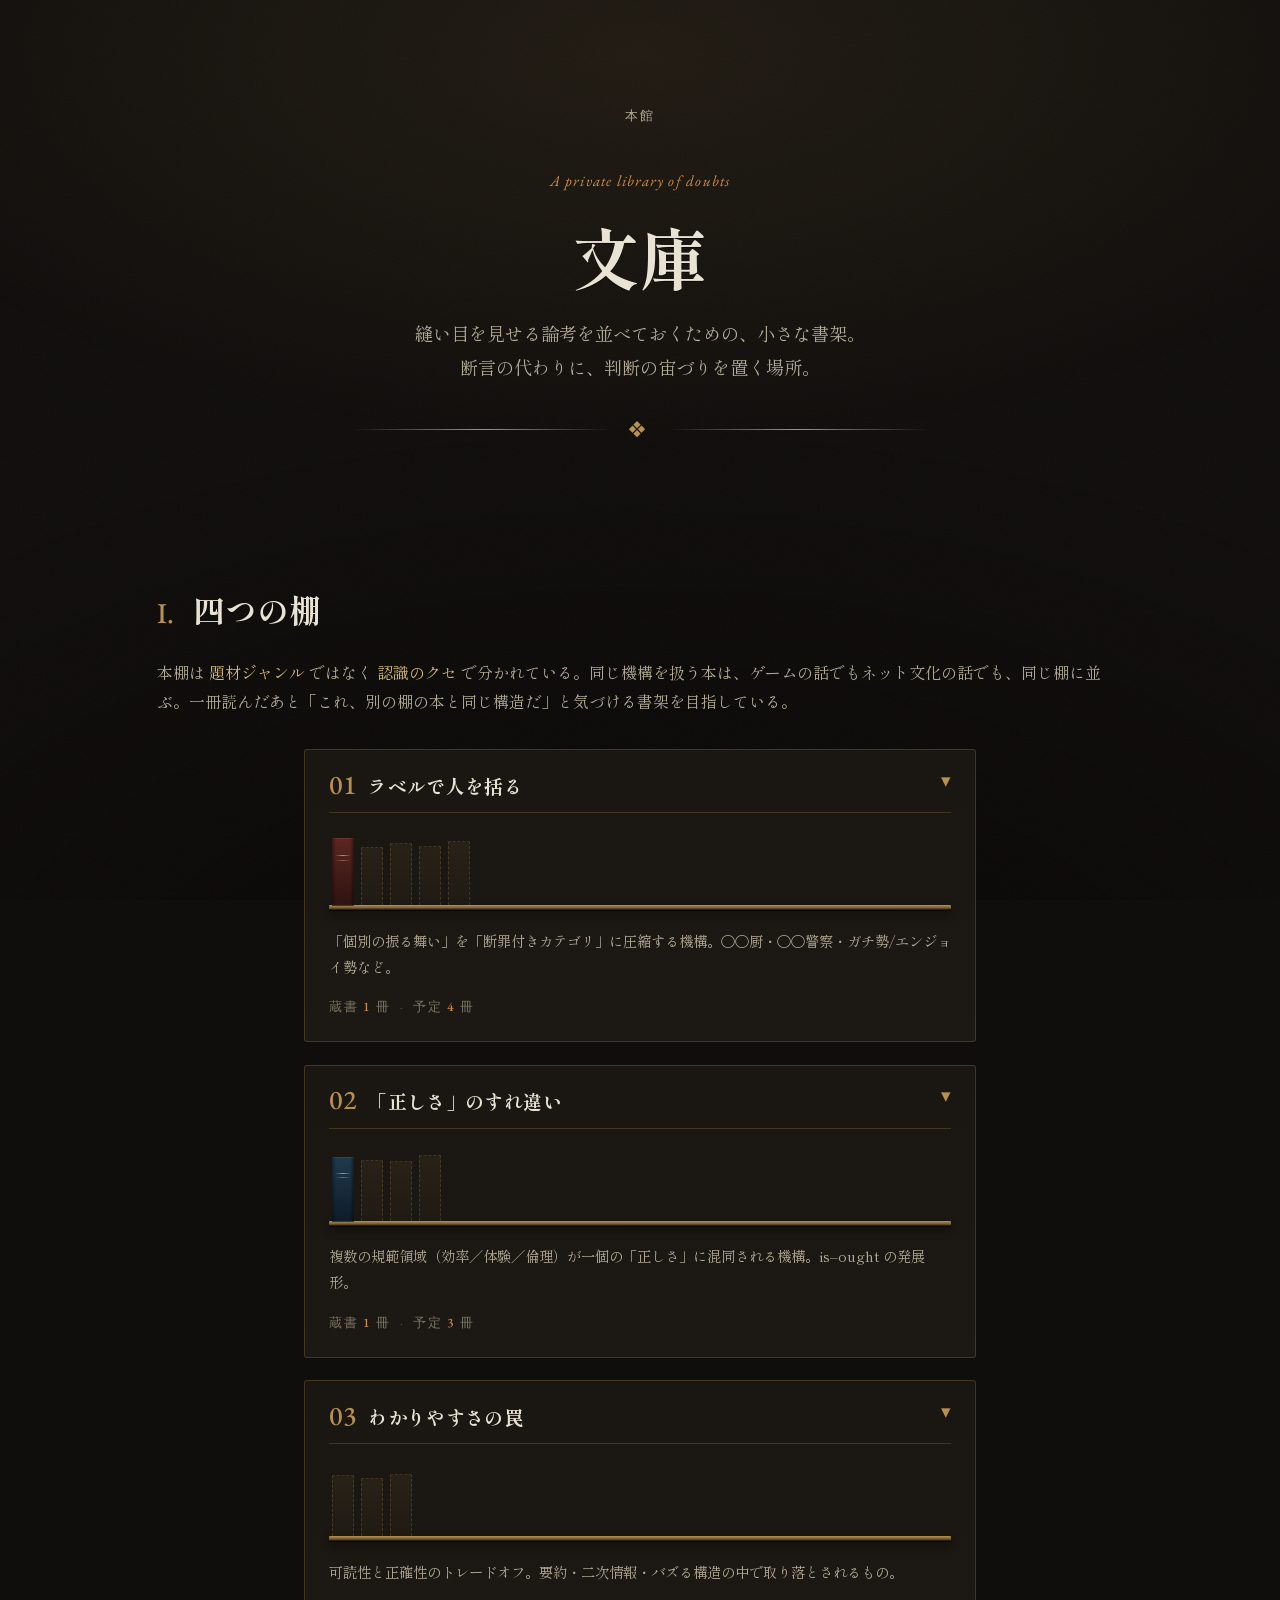
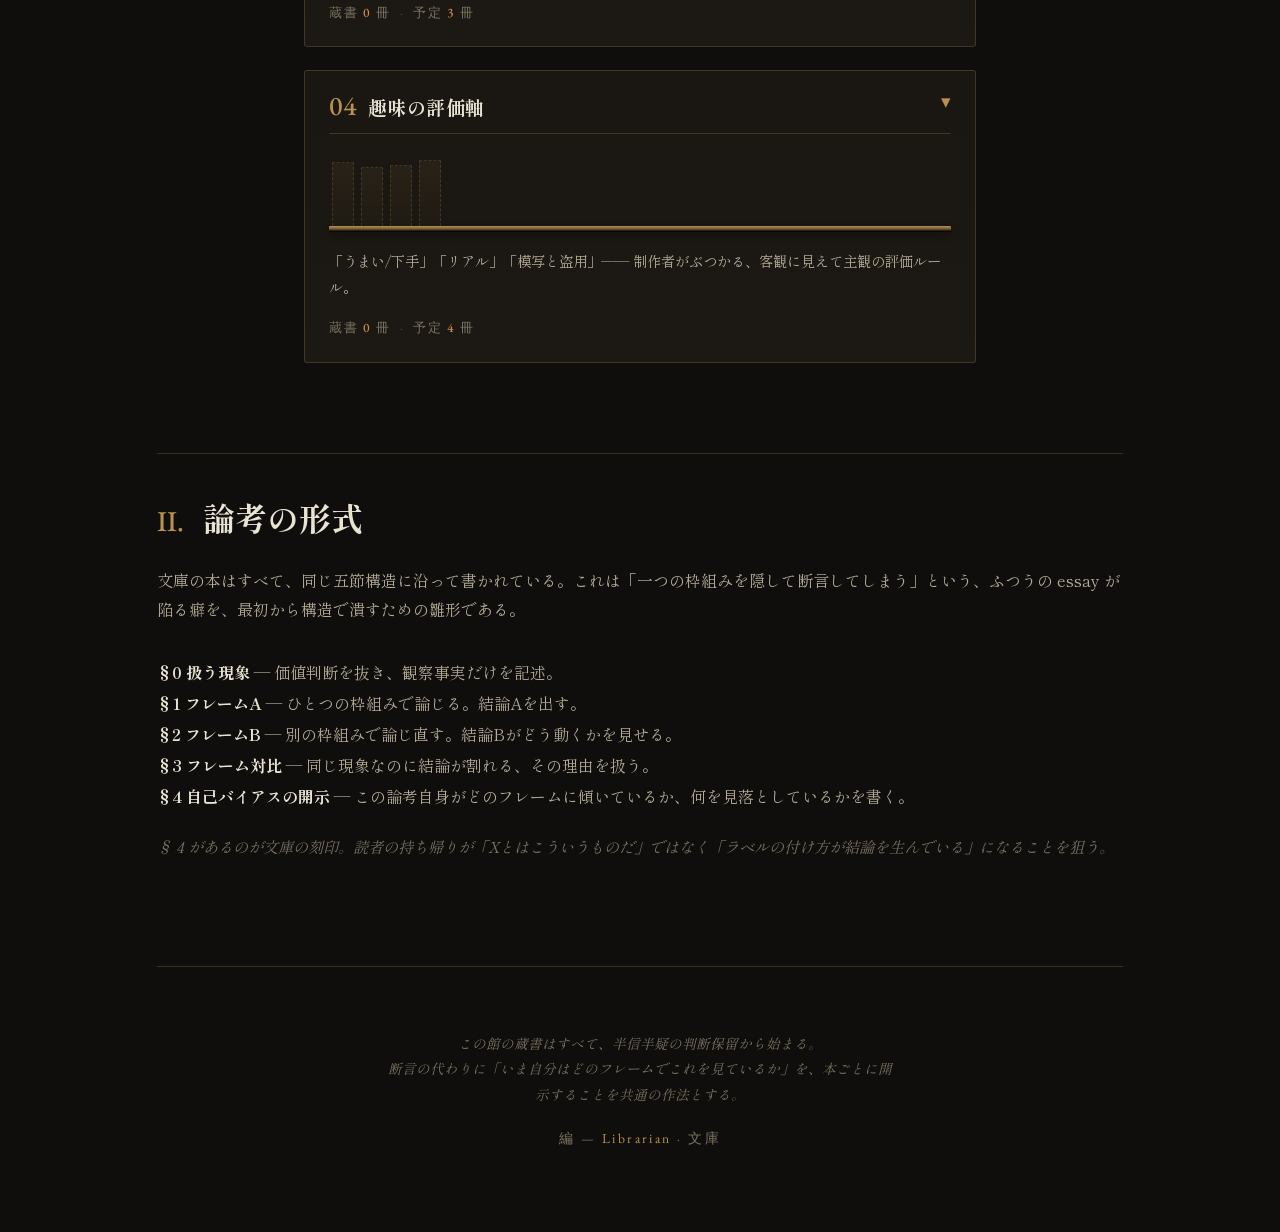
==== index.html @ 066d8728 "Inline shelf expansion on the lobby (no per-shelf page jump) Convert lobby shelf cards into an accor" ====
<!doctype html>
<html lang="ja">
<head>
<meta charset="utf-8">
<meta name="viewport" content="width=device-width, initial-scale=1">
<title>文庫</title>
<meta name="description" content="縫い目を見せる論考が並ぶ、認識のクセを巡る書架。">
<link rel="preconnect" href="https://fonts.googleapis.com">
<link rel="preconnect" href="https://fonts.gstatic.com" crossorigin>
<link href="https://fonts.googleapis.com/css2?family=Shippori+Mincho:wght@400;500;600;700;800&family=EB+Garamond:ital,wght@0,400;0,500;0,600;1,400;1,500&family=Noto+Serif+JP:wght@400;500;700&display=swap" rel="stylesheet">
<link rel="stylesheet" href="assets/lobby.css">
</head>
<body>
<div id="bar"></div>

<div class="wrap">

  <header class="site">
    <div class="breadcrumb reveal">
      <span class="here">本館</span>
    </div>
    <p class="kicker reveal">A private library of doubts</p>
    <h1 class="site-title reveal">文庫</h1>
    <p class="tagline reveal">縫い目を見せる論考を並べておくための、小さな書架。<br>断言の代わりに、判断の宙づりを置く場所。</p>
    <div class="rule reveal"><span class="mark">&#10070;</span></div>
  </header>

  <section class="block reveal">
    <div class="block-head">
      <span class="num">I.</span>
      <h2>四つの棚</h2>
      <p class="lede">本棚は <em class="accent">題材ジャンル</em> ではなく <em class="accent">認識のクセ</em> で分かれている。同じ機構を扱う本は、ゲームの話でもネット文化の話でも、同じ棚に並ぶ。一冊読んだあと「これ、別の棚の本と同じ構造だ」と気づける書架を目指している。</p>
    </div>

    <div class="shelves">
      <article class="shelf-card reveal" data-shelf="01" aria-expanded="false">
        <button class="shelf-head" type="button" aria-controls="shelf-01-body">
          <div class="shelf-plate">
            <span class="shelf-no">01</span><span class="shelf-name">ラベルで人を括る</span>
            <span class="shelf-toggle" aria-hidden="true">&#9662;</span>
          </div>
          <div class="shelf-stack" aria-hidden="true">
            <div class="spines">
              <span class="spine vol" style="--spine-h:88%; --spine-c1:#5c2620; --spine-c2:#2e1310;"></span>
              <span class="spine planned" style="--spine-h:76%;"></span>
              <span class="spine planned" style="--spine-h:82%;"></span>
              <span class="spine planned" style="--spine-h:78%;"></span>
              <span class="spine planned" style="--spine-h:84%;"></span>
            </div>
            <div class="shelf-board"></div>
          </div>
          <p class="shelf-axis">「個別の振る舞い」を「断罪付きカテゴリ」に圧縮する機構。〇〇厨・〇〇警察・ガチ勢/エンジョイ勢など。</p>
          <p class="shelf-count">蔵書 <b>1</b> 冊 <span class="dot">·</span> 予定 <b>4</b> 冊</p>
        </button>
        <div class="shelf-body-wrap">
          <div class="shelf-body" id="shelf-01-body">
            <div class="shelf-body-inner">
              <div class="shelf-intro">
                <p>「あいつは指示厨だ」と言った瞬間、いくつかのことが同時に起きる。観察された一つひとつの行為が、ひとつのカテゴリに圧縮される。カテゴリには既に評価（侮蔑・断罪）が含まれているから、議論はそこから先へは進まない。そして、自分はそのカテゴリの外にいる安全な観察者になる。</p>
                <p>この棚に並ぶ本は、すべてこの<em class="accent-em">「一語で括る」</em>という操作を扱う。〇〇厨・〇〇警察・ガチ勢/エンジョイ勢・古参/新規・信者/アンチ ── 表面の題材はゲーム、ネット文化、ファンコミュニティと、ばらばらに見える。だが機構は同じだ。<b class="muted-strong">名指しが、観察を打ち切らせる。</b></p>
                <p>この棚を読むとき、注意すべきは自分自身の使うラベルだ。指示厨を語る人もまた、別のラベル（「指示厨警察」）で括られうる。ラベルを貼る側もまた、貼られる側だ。</p>
              </div>
              <ul class="books-list">
                <li>
                  <a class="book-row" href="essays/books/shijichu_psychology.html">
                    <span class="book-mark">i</span>
                    <span class="book-info">
                      <h4>「指示厨」の心理学</h4>
                      <p class="book-sub">なぜ人は他人のコントローラーを横から奪いたくなるのか。下方比較・Dunning-Kruger・準社会的関係・正義中毒 ── 11 の駆動力を心理学・社会学・脳科学から解剖した長文論考。</p>
                      <span class="book-meta">long-form &middot; 心理学</span>
                    </span>
                  </a>
                </li>
                <li>
                  <span class="book-row planned">
                    <span class="book-mark">ii</span>
                    <span class="book-info">
                      <h4>〇〇警察 ― マナー警察と考察警察</h4>
                      <p class="book-sub">「正しさ」を執行する側に回ることで得られる快感。中野信子の正義中毒を別角度から扱う。</p>
                      <span class="book-meta">予定 &middot; sociology</span>
                    </span>
                  </span>
                </li>
                <li>
                  <span class="book-row planned">
                    <span class="book-mark">iii</span>
                    <span class="book-info">
                      <h4>ガチ勢／エンジョイ勢</h4>
                      <p class="book-sub">同じ遊びを違う温度でやっているだけなのに、どうして相互に「劣化版」だと感じてしまうのか。</p>
                      <span class="book-meta">予定 &middot; game culture</span>
                    </span>
                  </span>
                </li>
                <li>
                  <span class="book-row planned">
                    <span class="book-mark">iv</span>
                    <span class="book-info">
                      <h4>古参／新規</h4>
                      <p class="book-sub">時間軸でファンを二分するラベリングの磁力。所属の証明と参入障壁の同居。</p>
                      <span class="book-meta">予定 &middot; fandom</span>
                    </span>
                  </span>
                </li>
                <li>
                  <span class="book-row planned">
                    <span class="book-mark">v</span>
                    <span class="book-info">
                      <h4>信者／アンチ</h4>
                      <p class="book-sub">中間の意見が見えなくなる二極化の構造。プラットフォーム設計が増幅させる純粋化のループ。</p>
                      <span class="book-meta">予定 &middot; online culture</span>
                    </span>
                  </span>
                </li>
              </ul>
            </div>
          </div>
        </div>
      </article>

      <article class="shelf-card reveal" data-shelf="02" aria-expanded="false">
        <button class="shelf-head" type="button" aria-controls="shelf-02-body">
          <div class="shelf-plate">
            <span class="shelf-no">02</span><span class="shelf-name">「正しさ」のすれ違い</span>
            <span class="shelf-toggle" aria-hidden="true">&#9662;</span>
          </div>
          <div class="shelf-stack" aria-hidden="true">
            <div class="spines">
              <span class="spine vol" style="--spine-h:84%; --spine-c1:#1f3a4d; --spine-c2:#0e1c28;"></span>
              <span class="spine planned" style="--spine-h:80%;"></span>
              <span class="spine planned" style="--spine-h:78%;"></span>
              <span class="spine planned" style="--spine-h:86%;"></span>
            </div>
            <div class="shelf-board"></div>
          </div>
          <p class="shelf-axis">複数の規範領域（効率／体験／倫理）が一個の「正しさ」に混同される機構。is&ndash;ought の発展形。</p>
          <p class="shelf-count">蔵書 <b>1</b> 冊 <span class="dot">·</span> 予定 <b>3</b> 冊</p>
        </button>
        <div class="shelf-body-wrap">
          <div class="shelf-body" id="shelf-02-body">
            <div class="shelf-body-inner">
              <div class="shelf-intro">
                <p>「正しい」という言葉は、ひとつの語に見えて、実はいくつもの別領域の判定を兼ねている。事実の正しさ、論理の正しさ、倫理の正しさ、効率の正しさ、規則の正しさ、体験としての正しさ ── それぞれに別の<em class="accent-em" style="color:var(--verdigris);">裁定者</em>がいる。</p>
                <p>異なる領域同士が衝突したとき、両者が共に認める「上位の裁定者」がどこにも存在しない。だから誠実で頭のいい二人がぶつかっても、議論は永遠に解けない。これは欠陥ではなく、対立の<b class="muted-strong">型</b>そのものの性質である。</p>
                <p>この棚に並ぶ本は、すべて「何の正しさの話をしているか」が曖昧なまま起きている対立を扱う。土台石として「審判のいない試合」を据え、後続の本はそのレンズの個別適用例として読める設計になっている。</p>
              </div>
              <ul class="books-list">
                <li>
                  <a class="book-row" href="essays/books/shinpan_no_inai_shiai.html">
                    <span class="book-mark">i</span>
                    <span class="book-info">
                      <h4>審判のいない試合</h4>
                      <p class="book-sub">正しさのすれ違いはなぜ解けないのか。フレームA（当事者の問題）とフレームB（構造の問題）を並走させ、§4 で論考自身のフレームBへの偏りを開示する。棚02 の土台石。</p>
                      <span class="book-meta">framework essay &middot; 規範領域</span>
                    </span>
                  </a>
                </li>
                <li>
                  <span class="book-row planned">
                    <span class="book-mark">ii</span>
                    <span class="book-info">
                      <h4>AI 絵師論争</h4>
                      <p class="book-sub">技術の正しさ／労働の正しさ／芸術の正しさ／倫理の正しさ ── 同時並行で進む別物の議論を分解する。</p>
                      <span class="book-meta">予定 &middot; AI &amp; art</span>
                    </span>
                  </span>
                </li>
                <li>
                  <span class="book-row planned">
                    <span class="book-mark">iii</span>
                    <span class="book-info">
                      <h4>攻略の「最適解」</h4>
                      <p class="book-sub">効率の正しさと体験の正しさが衝突する典型例。指示厨論考の§7 を独立した一冊に拡張する。</p>
                      <span class="book-meta">予定 &middot; game culture</span>
                    </span>
                  </span>
                </li>
                <li>
                  <span class="book-row planned">
                    <span class="book-mark">iv</span>
                    <span class="book-info">
                      <h4>ネタバレ是非</h4>
                      <p class="book-sub">「事実を述べただけだ」と「あなたは私の体験を壊した」が同じ机に座る、奇妙な争い。</p>
                      <span class="book-meta">予定 &middot; experience &amp; ethics</span>
                    </span>
                  </span>
                </li>
              </ul>
            </div>
          </div>
        </div>
      </article>

      <article class="shelf-card reveal" data-shelf="03" aria-expanded="false">
        <button class="shelf-head" type="button" aria-controls="shelf-03-body">
          <div class="shelf-plate">
            <span class="shelf-no">03</span><span class="shelf-name">わかりやすさの罠</span>
            <span class="shelf-toggle" aria-hidden="true">&#9662;</span>
          </div>
          <div class="shelf-stack" aria-hidden="true">
            <div class="spines">
              <span class="spine planned" style="--spine-h:80%;"></span>
              <span class="spine planned" style="--spine-h:76%;"></span>
              <span class="spine planned" style="--spine-h:82%;"></span>
            </div>
            <div class="shelf-board"></div>
          </div>
          <p class="shelf-axis">可読性と正確性のトレードオフ。要約・二次情報・バズる構造の中で取り落とされるもの。</p>
          <p class="shelf-count">蔵書 <b>0</b> 冊 <span class="dot">·</span> 予定 <b>3</b> 冊</p>
        </button>
        <div class="shelf-body-wrap">
          <div class="shelf-body" id="shelf-03-body">
            <div class="shelf-body-inner">
              <div class="shelf-intro">
                <p>情報がわかりやすくなるとき、何かが必ず削られている。グラデーションは二分法に、不確実性は断定に、複数原因はひとつの「真犯人」に。情報伝達のコストを下げる作業は、同時に<em class="accent-em">情報を歪める作業</em>でもある。これは悪意ではなく、メディアの形式そのものに織り込まれている力学である。</p>
                <p>そして「わかりやすさ」を提供する側だけが罠にかかるのではない。受け手もまた、自分の理解できる形に圧縮された情報を「真実」だと感じてしまう。フィード文化はそれを加速させる ── タイトルだけで判断し、要約だけで議論する。一次資料に当たる手間を払う人は減っていく。</p>
                <p>この棚に並ぶ本は、すべて「圧縮と歪曲は同じ操作の表と裏である」という前提から始まる。何を残し、何を切ったかを意識的に開示することは、文庫の他の論考に通底する作法でもある。</p>
              </div>
              <ul class="books-list">
                <li>
                  <span class="book-row planned">
                    <span class="book-mark">i</span>
                    <span class="book-info">
                      <h4>バズる情報の構造</h4>
                      <p class="book-sub">拡散される情報には共通の文法がある ── 断定・二項対立・感情のトリガー。「面白さ」と「正確さ」が反比例する設計上の理由を扱う。</p>
                      <span class="book-meta">予定 &middot; media</span>
                    </span>
                  </span>
                </li>
                <li>
                  <span class="book-row planned">
                    <span class="book-mark">ii</span>
                    <span class="book-info">
                      <h4>二次情報の独立性の錯覚</h4>
                      <p class="book-sub">十のソースが同じことを言っていても、もとの一次資料はひとつかもしれない。孫引きが「多重の証拠」に見える錯覚を解剖する。</p>
                      <span class="book-meta">予定 &middot; epistemology</span>
                    </span>
                  </span>
                </li>
                <li>
                  <span class="book-row planned">
                    <span class="book-mark">iii</span>
                    <span class="book-info">
                      <h4>要約で失われるもの</h4>
                      <p class="book-sub">「三行でまとめる」とき、最初に犠牲になるのは留保と例外。それでも要約には価値がある ── ただし「何が削られたか」を一緒に渡せるなら。</p>
                      <span class="book-meta">予定 &middot; communication</span>
                    </span>
                  </span>
                </li>
              </ul>
            </div>
          </div>
        </div>
      </article>

      <article class="shelf-card reveal" data-shelf="04" aria-expanded="false">
        <button class="shelf-head" type="button" aria-controls="shelf-04-body">
          <div class="shelf-plate">
            <span class="shelf-no">04</span><span class="shelf-name">趣味の評価軸</span>
            <span class="shelf-toggle" aria-hidden="true">&#9662;</span>
          </div>
          <div class="shelf-stack" aria-hidden="true">
            <div class="spines">
              <span class="spine planned" style="--spine-h:84%;"></span>
              <span class="spine planned" style="--spine-h:78%;"></span>
              <span class="spine planned" style="--spine-h:80%;"></span>
              <span class="spine planned" style="--spine-h:86%;"></span>
            </div>
            <div class="shelf-board"></div>
          </div>
          <p class="shelf-axis">「うまい/下手」「リアル」「模写と盗用」── 制作者がぶつかる、客観に見えて主観の評価ルール。</p>
          <p class="shelf-count">蔵書 <b>0</b> 冊 <span class="dot">·</span> 予定 <b>4</b> 冊</p>
        </button>
        <div class="shelf-body-wrap">
          <div class="shelf-body" id="shelf-04-body">
            <div class="shelf-body-inner">
              <div class="shelf-intro">
                <p>「うまい」「下手」「リアル」「破綻している」── 制作の現場で日常的に飛び交うこれらの判定は、客観的事実のように扱われがちだ。しかし一歩下がると、それぞれが特定の時代・特定の流派・特定のコミュニティの<em class="accent-em">趣味</em>を、いつの間にか規範に格上げしたものに見えてくる。</p>
                <p>これは「すべては主観だから評価は無意味だ」という相対主義に着地するための話ではない。むしろ逆で、評価軸の出自を意識すると、自分が何を測りたくて何を測っているのかが見え、批評の精度が上がる。<b class="muted-strong">趣味の客観化は悪ではない ── 客観化された趣味を「事実」と取り違えることが、罠なのだ。</b></p>
                <p>この棚に並ぶ本は、制作者と鑑賞者の両方に関わる。Anko さん自身の TD としての関心 ── セルルック、NPR、配色、模写 ── が、ここに直接接続する。</p>
              </div>
              <ul class="books-list">
                <li>
                  <span class="book-row planned">
                    <span class="book-mark">i</span>
                    <span class="book-info">
                      <h4>「うまい／下手」</h4>
                      <p class="book-sub">技術評価の言葉に潜む、複数の評価軸（精度・速度・面白さ・らしさ）の癒着を分解する。</p>
                      <span class="book-meta">予定 &middot; craft</span>
                    </span>
                  </span>
                </li>
                <li>
                  <span class="book-row planned">
                    <span class="book-mark">ii</span>
                    <span class="book-info">
                      <h4>「リアル」とは何か</h4>
                      <p class="book-sub">写実・物理・知覚・印象 ── 複数の「リアル」が混ざって使われている。NPRが扱っているのはそのどれなのか。</p>
                      <span class="book-meta">予定 &middot; NPR &amp; rendering</span>
                    </span>
                  </span>
                </li>
                <li>
                  <span class="book-row planned">
                    <span class="book-mark">iii</span>
                    <span class="book-info">
                      <h4>模写と盗用</h4>
                      <p class="book-sub">引用、参照、模倣、盗用 ── 連続スペクトル上のどこに線を引くかという、合意のない問題。</p>
                      <span class="book-meta">予定 &middot; creative ethics</span>
                    </span>
                  </span>
                </li>
                <li>
                  <span class="book-row planned">
                    <span class="book-mark">iv</span>
                    <span class="book-info">
                      <h4>NPR に「正解」はあるのか</h4>
                      <p class="book-sub">非写実レンダリングの目標は、写実とは違う何かである ── では、その「何か」は誰が決めているのか。</p>
                      <span class="book-meta">予定 &middot; NPR</span>
                    </span>
                  </span>
                </li>
              </ul>
            </div>
          </div>
        </div>
      </article>
    </div>
  </section>

  <section class="block reveal">
    <div class="block-head">
      <span class="num">II.</span>
      <h2>論考の形式</h2>
      <p class="lede">文庫の本はすべて、同じ五節構造に沿って書かれている。これは「一つの枠組みを隠して断言してしまう」という、ふつうの essay が陥る癖を、最初から構造で潰すための雛形である。</p>
    </div>

    <p style="color:var(--parchment-dim); line-height:1.95; margin-bottom:1.2rem;">
      <b style="color:var(--parchment);">§0 扱う現象</b> ― 価値判断を抜き、観察事実だけを記述。<br>
      <b style="color:var(--parchment);">§1 フレームA</b> ― ひとつの枠組みで論じる。結論Aを出す。<br>
      <b style="color:var(--parchment);">§2 フレームB</b> ― 別の枠組みで論じ直す。結論Bがどう動くかを見せる。<br>
      <b style="color:var(--parchment);">§3 フレーム対比</b> ― 同じ現象なのに結論が割れる、その理由を扱う。<br>
      <b style="color:var(--parchment);">§4 自己バイアスの開示</b> ― この論考自身がどのフレームに傾いているか、何を見落としているかを書く。
    </p>
    <p style="color:var(--parchment-faint); font-style:italic; font-size:.95rem;">
      § 4 があるのが文庫の刻印。読者の持ち帰りが「Xとはこういうものだ」ではなく「ラベルの付け方が結論を生んでいる」になることを狙う。
    </p>
  </section>

  <footer class="site reveal">
    <p class="colophon-note">
      この館の蔵書はすべて、半信半疑の判断保留から始まる。<br>
      断言の代わりに「いま自分はどのフレームでこれを見ているか」を、本ごとに開示することを共通の作法とする。
    </p>
    <p class="signature">編 &mdash; <span class="lib">Librarian</span> &middot; 文庫</p>
  </footer>

</div>

<script>
  const bar = document.getElementById('bar');
  const onScroll = () => {
    const h = document.documentElement;
    const max = h.scrollHeight - h.clientHeight;
    bar.style.width = (max > 0 ? (h.scrollTop / max * 100) : 0) + '%';
  };
  document.addEventListener('scroll', onScroll, { passive: true });
  onScroll();

  const io = new IntersectionObserver((entries) => {
    entries.forEach(e => {
      if (e.isIntersecting) { e.target.classList.add('in'); io.unobserve(e.target); }
    });
  }, { threshold: .12 });
  document.querySelectorAll('.reveal').forEach((el, i) => {
    el.style.transitionDelay = Math.min(i * 60, 300) + 'ms';
    io.observe(el);
  });

  // 棚のアコーディオン: 1つずつ開く
  const cards = document.querySelectorAll('.shelf-card');
  cards.forEach(card => {
    const head = card.querySelector('.shelf-head');
    if (!head) return;
    head.addEventListener('click', () => {
      const wasOpen = card.getAttribute('aria-expanded') === 'true';
      cards.forEach(c => c.setAttribute('aria-expanded', 'false'));
      if (!wasOpen) {
        card.setAttribute('aria-expanded', 'true');
        // 開いた棚の銘板が画面内に収まるよう、少し遅らせてスクロール
        setTimeout(() => {
          const rect = card.getBoundingClientRect();
          if (rect.top < 60 || rect.top > 200) {
            window.scrollTo({
              top: window.scrollY + rect.top - 80,
              behavior: 'smooth'
            });
          }
        }, 150);
      }
    });
  });
</script>
</body>
</html>
---- assets/lobby.css ----
/* =====================================================================
   文庫 ― ロビー・棚共通スタイル
   ロウソク照明の暗背景に金の罫。論考本体は各自の CSS を保持するため
   ここはあくまで「書架の通路」のためのスタイル。
   ===================================================================== */

:root {
  --ink:           #100e0c;
  --ink-2:         #16130f;
  --ink-3:         #1c1813;
  --ink-card:      #1a1611;
  --parchment:     #e9e3d4;
  --parchment-dim: #b3ab97;
  --parchment-faint: #7a7361;
  --gold:          #b89150;
  --gold-bright:   #d4b878;
  --gold-faint:    rgba(184, 145, 80, 0.25);
  --ember:         #cf8a4a;
  --verdigris:     #6fa39a;
  --ash:           #9aa0a4;
  --measure:       64rem;
}

* { box-sizing: border-box; margin: 0; padding: 0; }
html { scroll-behavior: smooth; }

body {
  background: var(--ink);
  color: var(--parchment);
  font-family: "Shippori Mincho", "Noto Serif JP", serif;
  font-weight: 400;
  line-height: 1.9;
  -webkit-font-smoothing: antialiased;
  overflow-x: hidden;
  min-height: 100vh;
}

/* candlelit depth + paper grain */
body::before {
  content: "";
  position: fixed;
  inset: 0;
  pointer-events: none;
  z-index: 0;
  background:
    radial-gradient(120% 80% at 50% 6%, rgba(184,145,80,.10), rgba(0,0,0,0) 55%),
    radial-gradient(140% 120% at 50% 120%, rgba(0,0,0,.6), rgba(0,0,0,0) 60%);
}
body::after {
  content: "";
  position: fixed;
  inset: 0;
  pointer-events: none;
  z-index: 1;
  opacity: .035;
  background-image: url("data:image/svg+xml,%3Csvg xmlns='http://www.w3.org/2000/svg' width='160' height='160'%3E%3Cfilter id='n'%3E%3CfeTurbulence type='fractalNoise' baseFrequency='0.85' numOctaves='3'/%3E%3C/filter%3E%3Crect width='100%25' height='100%25' filter='url(%23n)'/%3E%3C/svg%3E");
}

.wrap {
  position: relative;
  z-index: 2;
  max-width: var(--measure);
  margin: 0 auto;
  padding: 0 1.8rem;
}

/* ====== Header ====== */
header.site {
  padding: 6.5rem 0 3.2rem;
  text-align: center;
}

.breadcrumb {
  font-family: "EB Garamond", serif;
  font-size: .82rem;
  letter-spacing: .18em;
  text-transform: uppercase;
  color: var(--gold);
  margin-bottom: 2.4rem;
  display: flex;
  align-items: center;
  justify-content: center;
  gap: .6rem;
  flex-wrap: wrap;
}
.breadcrumb a {
  color: var(--gold);
  text-decoration: none;
  border-bottom: 1px dotted transparent;
  transition: border-color .2s;
}
.breadcrumb a:hover { border-bottom-color: var(--gold-bright); }
.breadcrumb .sep { color: var(--parchment-faint); }
.breadcrumb .here { color: var(--parchment-dim); }

.kicker {
  font-family: "EB Garamond", serif;
  font-style: italic;
  font-size: .95rem;
  letter-spacing: .08em;
  color: var(--ember);
  margin-bottom: 1.1rem;
}

h1.site-title {
  font-size: clamp(2.6rem, 7vw, 4.2rem);
  font-weight: 800;
  line-height: 1.24;
  letter-spacing: .02em;
  margin-bottom: 1.2rem;
  text-shadow: 0 1px 0 rgba(0,0,0,.6);
}

.tagline {
  font-size: clamp(1rem, 2.2vw, 1.15rem);
  color: var(--parchment-dim);
  line-height: 1.85;
  max-width: 36rem;
  margin: 0 auto 1.8rem;
}

.rule {
  display: flex;
  align-items: center;
  justify-content: center;
  gap: 1rem;
  margin: 1rem auto 3rem;
  max-width: 36rem;
  color: var(--gold);
}
.rule::before,
.rule::after {
  content: "";
  height: 1px;
  flex: 1;
  background: linear-gradient(90deg, transparent, var(--gold), transparent);
}
.rule .mark {
  font-family: "EB Garamond", serif;
  font-size: 1.1rem;
  letter-spacing: .3em;
}

/* 強調（断罪語ではなく、視線を留めるための語） */
.accent { color: var(--gold-bright); font-style: normal; }
.accent-em { color: var(--ember); font-style: normal; }
.muted-strong { color: var(--parchment); font-weight: 700; }

/* ====== Section blocks ====== */
section.block { padding: 2.6rem 0; }
section.block + section.block { border-top: 1px solid var(--gold-faint); }

.block-head {
  margin-bottom: 2rem;
  display: flex;
  align-items: baseline;
  gap: 1.2rem;
  flex-wrap: wrap;
}
.block-head .num {
  font-family: "EB Garamond", serif;
  font-size: 1.8rem;
  font-weight: 500;
  color: var(--gold);
  line-height: 1;
}
.block-head h2 {
  font-size: clamp(1.5rem, 3.6vw, 2rem);
  font-weight: 700;
  line-height: 1.4;
}
.block-head .lede {
  width: 100%;
  font-size: 1rem;
  color: var(--parchment-dim);
  line-height: 1.85;
  margin-top: .4rem;
}

/* ====== Wing cards (lobby) ====== */
.wings {
  display: grid;
  grid-template-columns: 1fr 1fr;
  gap: 1.4rem;
  margin: 2rem 0 4rem;
}
.wing {
  display: block;
  background: linear-gradient(180deg, var(--ink-2), var(--ink-3));
  border: 1px solid var(--gold-faint);
  border-radius: 4px;
  padding: 2.3rem 2rem 2rem;
  text-decoration: none;
  color: inherit;
  position: relative;
  transition: border-color .25s, transform .25s, box-shadow .25s;
}
.wing::before {
  content: "";
  position: absolute;
  inset: 6px;
  border: 1px solid rgba(184,145,80,.15);
  border-radius: 3px;
  pointer-events: none;
  transition: border-color .25s;
}
.wing:hover {
  border-color: var(--gold);
  transform: translateY(-2px);
  box-shadow: 0 8px 28px rgba(0,0,0,.4);
}
.wing:hover::before { border-color: rgba(212,184,120,.4); }

.wing .kind {
  font-family: "EB Garamond", serif;
  font-size: .78rem;
  letter-spacing: .22em;
  text-transform: uppercase;
  color: var(--gold);
  margin-bottom: .9rem;
  display: block;
}
.wing h3 {
  font-size: 1.55rem;
  font-weight: 700;
  margin-bottom: .6rem;
}
.wing .wing-sub {
  font-size: .95rem;
  color: var(--parchment-dim);
  line-height: 1.8;
  margin-bottom: 1.2rem;
}
.wing .enter {
  font-family: "EB Garamond", serif;
  font-style: italic;
  font-size: .9rem;
  color: var(--ember);
  letter-spacing: .05em;
}
.wing .enter::after { content: " →"; }

/* ====== Shelf cards (lobby) ―― 書架として見せる ====== */
.shelves {
  display: flex;
  flex-direction: column;
  gap: 1.4rem;
  margin: 1rem auto 3rem;
  max-width: 42rem;
}
.shelf-card {
  display: block;
  background: linear-gradient(180deg, var(--ink-card), var(--ink-3));
  border: 1px solid var(--gold-faint);
  border-radius: 3px;
  padding: 0;
  color: inherit;
  position: relative;
  overflow: hidden;
  transition: border-color .3s, box-shadow .3s;
}
.shelf-card::before {
  /* 上方からの灯り（ホバー時に灯る） */
  content: "";
  position: absolute;
  inset: 0;
  background: radial-gradient(70% 60% at 50% 0%, rgba(212,184,120,.10), transparent 70%);
  opacity: 0;
  transition: opacity .4s;
  pointer-events: none;
  z-index: 0;
}
.shelf-card:hover { border-color: var(--gold); }
.shelf-card:hover::before { opacity: 1; }
.shelf-card[aria-expanded="true"] {
  border-color: var(--gold);
  box-shadow: 0 10px 30px rgba(0,0,0,.5);
}
.shelf-card[aria-expanded="true"]::before { opacity: .8; }

/* clickable head: 全領域がタップ対象 */
.shelf-head {
  display: block;
  width: 100%;
  background: transparent;
  border: 0;
  padding: 1.3rem 1.5rem 1.3rem;
  margin: 0;
  text-align: left;
  color: inherit;
  font: inherit;
  cursor: pointer;
  position: relative;
  z-index: 1;
}
.shelf-head:focus-visible {
  outline: 2px solid var(--gold);
  outline-offset: -4px;
}

.shelf-plate {
  display: flex;
  align-items: baseline;
  gap: .7rem;
  padding-bottom: .8rem;
  margin-bottom: 1rem;
  border-bottom: 1px solid var(--gold-faint);
  position: relative;
  padding-right: 2rem;
}
.shelf-plate .shelf-no {
  font-family: "EB Garamond", serif;
  font-size: 1.7rem;
  font-weight: 500;
  color: var(--gold);
  line-height: 1;
}
.shelf-plate .shelf-name {
  font-size: 1.18rem;
  font-weight: 700;
  letter-spacing: .02em;
  line-height: 1.4;
  flex: 1;
}
.shelf-toggle {
  position: absolute;
  right: 0;
  top: 0;
  font-family: "EB Garamond", serif;
  color: var(--gold);
  font-size: 1.2rem;
  line-height: 1;
  transition: transform .4s ease, color .25s;
  display: inline-block;
}
.shelf-card[aria-expanded="true"] .shelf-toggle {
  transform: rotate(180deg);
  color: var(--gold-bright);
}

/* 書架の段：背表紙が立ち、棚板で受ける */
.shelf-stack {
  position: relative;
  margin: .3rem 0 1.1rem;
}
.spines {
  display: flex;
  align-items: flex-end;
  justify-content: flex-start;
  gap: 7px;
  height: 76px;
  padding: 0 .2rem;
}
.spine {
  flex: 0 0 22px;
  height: var(--spine-h, 80%);
  border-radius: 1px 1px 0 0;
  position: relative;
  transition: transform .3s ease;
}
.spine.vol {
  background:
    linear-gradient(90deg, rgba(0,0,0,.35) 0%, transparent 18%, transparent 82%, rgba(0,0,0,.45) 100%),
    linear-gradient(180deg, var(--spine-c1, #5c2620), var(--spine-c2, #2e1310));
  box-shadow:
    inset 0 1px 0 rgba(255,255,255,.06),
    0 1px 0 rgba(0,0,0,.6);
}
.spine.vol::before,
.spine.vol::after {
  content: "";
  position: absolute;
  left: 14%;
  right: 14%;
  height: 1px;
  background: linear-gradient(90deg, transparent, var(--gold-bright), transparent);
}
.spine.vol::before { top: 26%; opacity: .75; }
.spine.vol::after  { top: 32%; opacity: .45; }
.spine.planned {
  background: linear-gradient(180deg, rgba(184,145,80,.09), rgba(184,145,80,.03));
  border: 1px dashed rgba(184,145,80,.22);
  border-bottom: none;
  border-radius: 1px 1px 0 0;
}
.shelf-card:hover .spine.vol,
.shelf-card[aria-expanded="true"] .spine.vol {
  transform: translateY(-4px);
}
.shelf-card:hover .spine.planned,
.shelf-card[aria-expanded="true"] .spine.planned {
  border-color: rgba(184,145,80,.35);
}

.shelf-board {
  height: 5px;
  background:
    linear-gradient(180deg, var(--gold) 0%, rgba(184,145,80,.55) 60%, rgba(0,0,0,.4) 100%);
  border-radius: 1px;
  box-shadow:
    0 1px 0 rgba(0,0,0,.6),
    0 4px 10px rgba(0,0,0,.45);
}

.shelf-axis {
  font-size: .9rem;
  color: var(--parchment-dim);
  line-height: 1.8;
  margin: .2rem 0 1rem;
}
.shelf-count {
  font-family: "EB Garamond", serif;
  font-size: .82rem;
  letter-spacing: .12em;
  color: var(--parchment-faint);
}
.shelf-count b { color: var(--ember); font-weight: 500; }
.shelf-count .dot { margin: 0 .35em; opacity: .6; }

/* ====== Shelf body: expand / collapse ====== */
.shelf-body-wrap {
  display: grid;
  grid-template-rows: 0fr;
  transition: grid-template-rows .55s cubic-bezier(.2,.7,.2,1);
  position: relative;
  z-index: 1;
}
.shelf-card[aria-expanded="true"] .shelf-body-wrap {
  grid-template-rows: 1fr;
}
.shelf-body {
  overflow: hidden;
  opacity: 0;
  transition: opacity .4s ease .1s;
}
.shelf-card[aria-expanded="true"] .shelf-body { opacity: 1; }
.shelf-body-inner {
  padding: 0 1.5rem 1.6rem;
}
.shelf-body-inner::before {
  /* 書架の段が開いた時の罫 */
  content: "";
  display: block;
  height: 1px;
  background: linear-gradient(90deg, transparent, var(--gold-faint), transparent);
  margin: 0 -.2rem .9rem;
}
.shelf-body .shelf-intro {
  margin: 0 0 1.2rem;
}
.shelf-body .shelf-intro p {
  font-size: .98rem;
  line-height: 1.95;
  color: var(--parchment);
  margin-bottom: 1rem;
}
.shelf-body .shelf-intro p:last-child { margin-bottom: 0; }

/* inline book list (within expanded shelf) */
.books-list {
  list-style: none;
  padding: 0;
  margin: 1.2rem 0 0;
  display: flex;
  flex-direction: column;
  gap: .7rem;
}
.books-list li { margin: 0; padding: 0; }
.book-row {
  display: grid;
  grid-template-columns: 2.4rem 1fr;
  gap: .9rem;
  padding: .9rem 1rem;
  text-decoration: none;
  color: inherit;
  background: rgba(0,0,0,.22);
  border: 1px solid rgba(184,145,80,.18);
  border-radius: 3px;
  transition: border-color .25s, background .25s, transform .25s;
}
a.book-row:hover {
  border-color: var(--gold);
  background: rgba(184,145,80,.06);
  transform: translateX(3px);
}
.book-row .book-mark {
  font-family: "EB Garamond", serif;
  font-size: 1.4rem;
  color: var(--gold);
  line-height: 1.3;
  text-align: center;
  border-right: 1px solid var(--gold-faint);
  padding: .15rem .5rem 0 0;
}
.book-row .book-info h4 {
  font-size: 1.05rem;
  font-weight: 700;
  margin: 0 0 .3rem;
  line-height: 1.45;
}
.book-row .book-info .book-sub {
  font-size: .88rem;
  color: var(--parchment-dim);
  line-height: 1.7;
  margin: 0 0 .4rem;
}
.book-row .book-info .book-meta {
  font-family: "EB Garamond", serif;
  font-size: .78rem;
  letter-spacing: .08em;
  color: var(--parchment-faint);
}
.book-row.planned { opacity: .5; cursor: default; }
.book-row.planned .book-mark { color: var(--parchment-faint); }
.book-row.planned .book-info h4::after {
  content: " ― 予定";
  font-family: "EB Garamond", serif;
  font-style: italic;
  font-size: .72rem;
  letter-spacing: .1em;
  color: var(--ash);
  font-weight: 400;
  margin-left: .3rem;
}

/* ====== Book list (shelf page) ====== */
.shelf-intro {
  font-size: 1.04rem;
  color: var(--parchment);
  line-height: 1.95;
  margin: 1rem 0 2.4rem;
}
.shelf-intro p { margin-bottom: 1.2rem; }

.books {
  display: grid;
  grid-template-columns: 1fr;
  gap: 1.1rem;
  margin: 1rem 0 2.6rem;
}
.book {
  display: grid;
  grid-template-columns: 4rem 1fr;
  gap: 1.3rem;
  background: var(--ink-card);
  border: 1px solid var(--gold-faint);
  border-radius: 3px;
  padding: 1.4rem 1.5rem;
  text-decoration: none;
  color: inherit;
  transition: border-color .25s, background .25s;
}
.book:hover { border-color: var(--gold); background: var(--ink-3); }
.book .spine {
  font-family: "EB Garamond", serif;
  font-size: 1.7rem;
  color: var(--gold);
  line-height: 1;
  padding-top: .4rem;
  border-right: 1px solid var(--gold-faint);
}
.book .info h4 {
  font-size: 1.18rem;
  font-weight: 700;
  margin-bottom: .35rem;
  line-height: 1.4;
}
.book .info .sub {
  font-size: .92rem;
  color: var(--parchment-dim);
  line-height: 1.75;
  margin-bottom: .55rem;
}
.book .info .meta {
  font-family: "EB Garamond", serif;
  font-size: .8rem;
  letter-spacing: .08em;
  color: var(--parchment-faint);
}

.book.planned {
  cursor: default;
  opacity: .55;
  pointer-events: none;
}
.book.planned .spine { color: var(--parchment-faint); }
.book.planned .info h4::after {
  content: " ― 予定";
  font-family: "EB Garamond", serif;
  font-style: italic;
  font-size: .75rem;
  letter-spacing: .1em;
  color: var(--ash);
  font-weight: 400;
  margin-left: .3rem;
}

/* ====== Tool cards (tool index) ====== */
.tools-grid {
  display: grid;
  grid-template-columns: 1fr;
  gap: 1.2rem;
  margin: 1rem 0 3rem;
}
.tool {
  display: block;
  background: var(--ink-card);
  border: 1px solid rgba(111,163,154,.25);
  border-radius: 3px;
  padding: 1.5rem 1.6rem;
  text-decoration: none;
  color: inherit;
  transition: border-color .25s, transform .25s;
}
.tool:hover { border-color: var(--verdigris); transform: translateY(-2px); }
.tool .kind {
  font-family: "EB Garamond", serif;
  font-size: .78rem;
  letter-spacing: .2em;
  text-transform: uppercase;
  color: var(--verdigris);
  display: block;
  margin-bottom: .6rem;
}
.tool h4 {
  font-size: 1.2rem;
  font-weight: 700;
  margin-bottom: .5rem;
}
.tool .tool-sub {
  font-size: .94rem;
  color: var(--parchment-dim);
  line-height: 1.78;
  margin-bottom: .8rem;
}
.tool .tool-link {
  font-family: "EB Garamond", serif;
  font-size: .85rem;
  color: var(--verdigris);
  letter-spacing: .04em;
  word-break: break-all;
}
.tool .tool-link::before { content: "↗ "; }

/* ====== Related shelves (shelf page footer) ====== */
.relateds {
  display: grid;
  grid-template-columns: 1fr 1fr;
  gap: .9rem;
  margin: 1.4rem 0 2rem;
}
.related-shelf {
  display: block;
  padding: .9rem 1.1rem;
  border: 1px solid var(--gold-faint);
  border-radius: 3px;
  text-decoration: none;
  color: inherit;
  font-size: .92rem;
  transition: border-color .25s, background .25s;
}
.related-shelf:hover { border-color: var(--gold); background: var(--ink-2); }
.related-shelf .rno {
  font-family: "EB Garamond", serif;
  color: var(--gold);
  font-size: .82rem;
  letter-spacing: .14em;
  margin-right: .5rem;
}

/* ====== Footer ====== */
footer.site {
  padding: 4rem 0 5rem;
  text-align: center;
  border-top: 1px solid var(--gold-faint);
  margin-top: 4rem;
}
.signature {
  font-family: "EB Garamond", serif;
  font-size: .85rem;
  letter-spacing: .18em;
  color: var(--parchment-faint);
}
.signature .lib { color: var(--gold); }
.colophon-note {
  font-size: .85rem;
  color: var(--parchment-faint);
  line-height: 1.85;
  max-width: 32rem;
  margin: 0 auto 1.2rem;
  font-style: italic;
}

/* ====== Reveal animation ====== */
.reveal {
  opacity: 0;
  transform: translateY(20px);
  transition: opacity .7s ease, transform .7s ease;
}
.reveal.in { opacity: 1; transform: none; }

/* ====== Reading progress bar (kept for consistency with essays) ====== */
#bar {
  position: fixed;
  top: 0; left: 0;
  height: 2px;
  width: 0;
  z-index: 50;
  background: linear-gradient(90deg, var(--gold), var(--gold-bright));
  box-shadow: 0 0 8px rgba(212,184,120,.5);
}

/* ====== Mobile ====== */
@media (max-width: 640px) {
  header.site { padding: 4.5rem 0 2.2rem; }
  .wings { grid-template-columns: 1fr; }
  .shelves { gap: 1.1rem; }
  .relateds { grid-template-columns: 1fr; }
  .book { grid-template-columns: 3rem 1fr; gap: 1rem; padding: 1.2rem 1.2rem; }
  .book .spine { font-size: 1.4rem; padding-top: .3rem; }

  /* スマホでは書架の余裕を活かして背表紙を少し太く */
  .spines { gap: 9px; height: 84px; padding: 0 .5rem; }
  .spine { flex: 0 0 28px; }

  .shelf-head { padding: 1.1rem 1.2rem 1.2rem; }
  .shelf-body-inner { padding: 0 1.2rem 1.4rem; }
  .book-row { grid-template-columns: 2rem 1fr; padding: .8rem .9rem; gap: .7rem; }
  .book-row .book-mark { font-size: 1.2rem; }
  .book-row .book-info h4 { font-size: 1rem; }
}
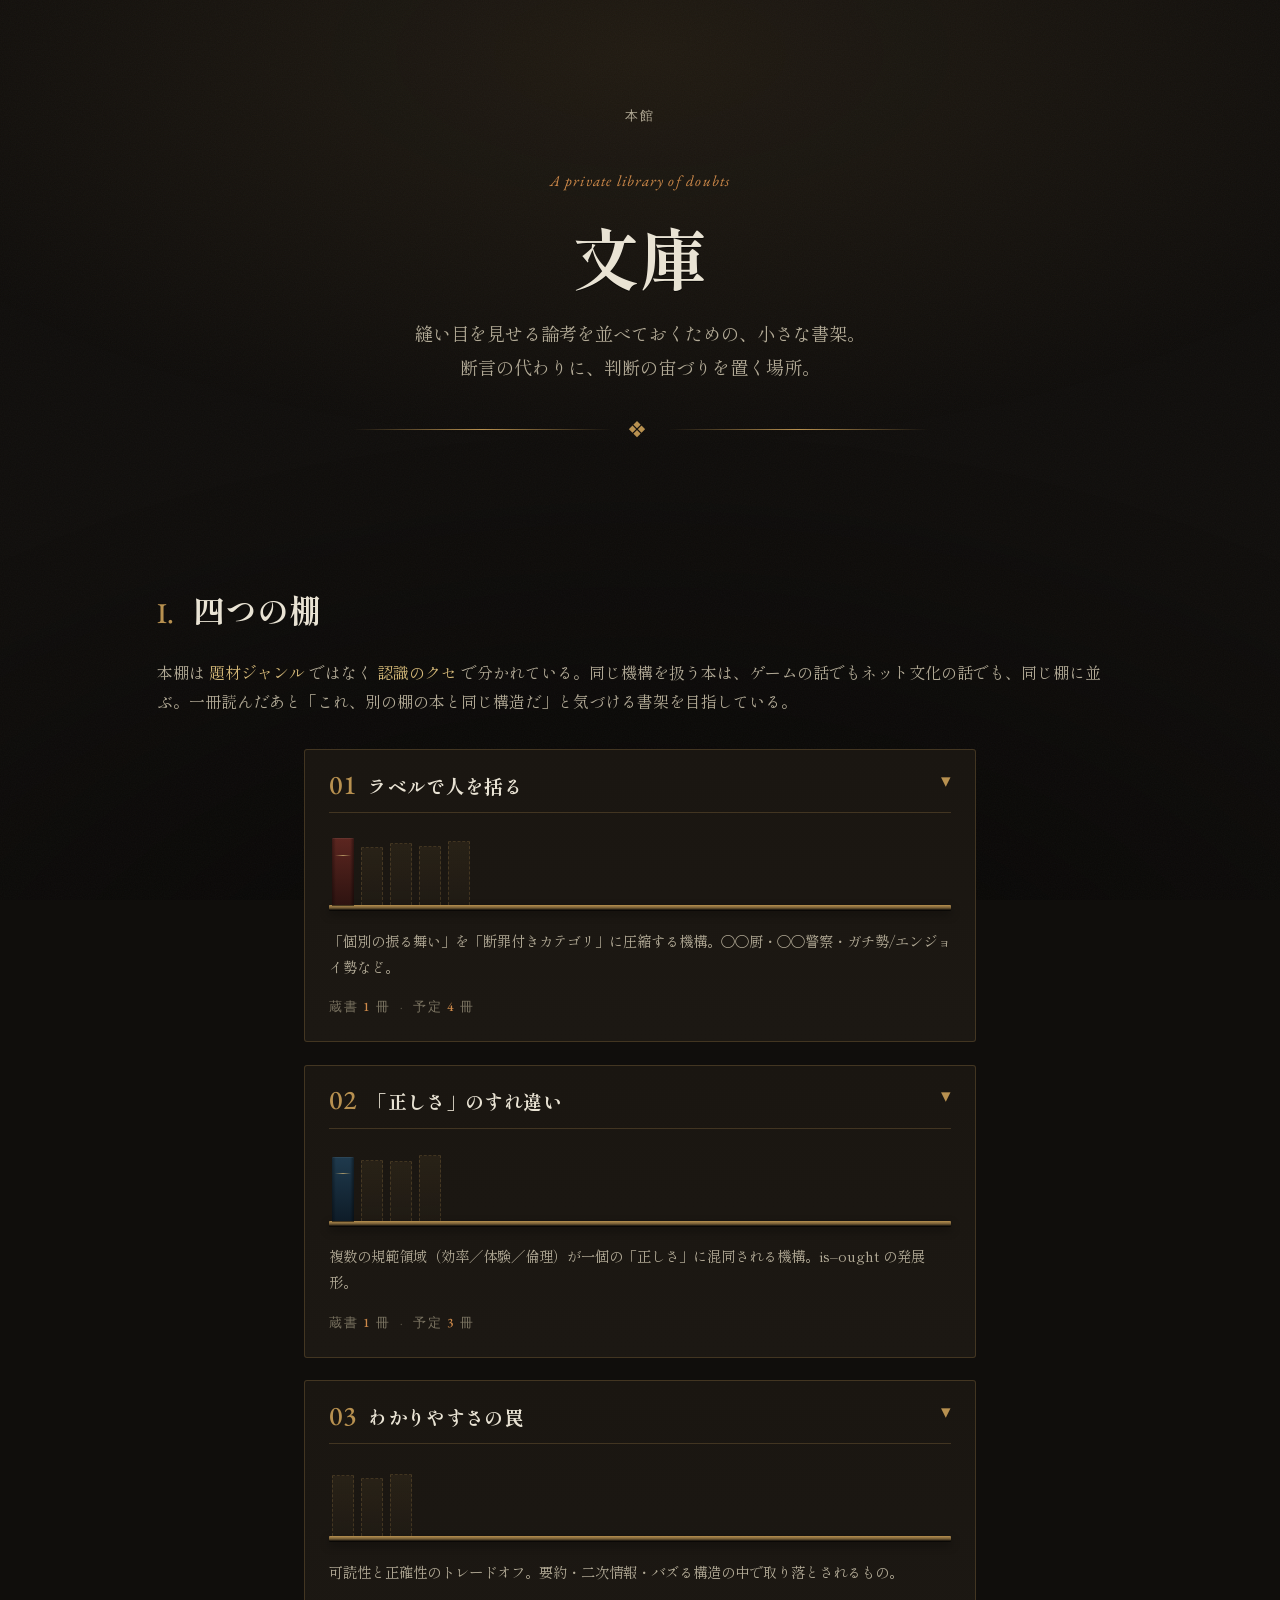
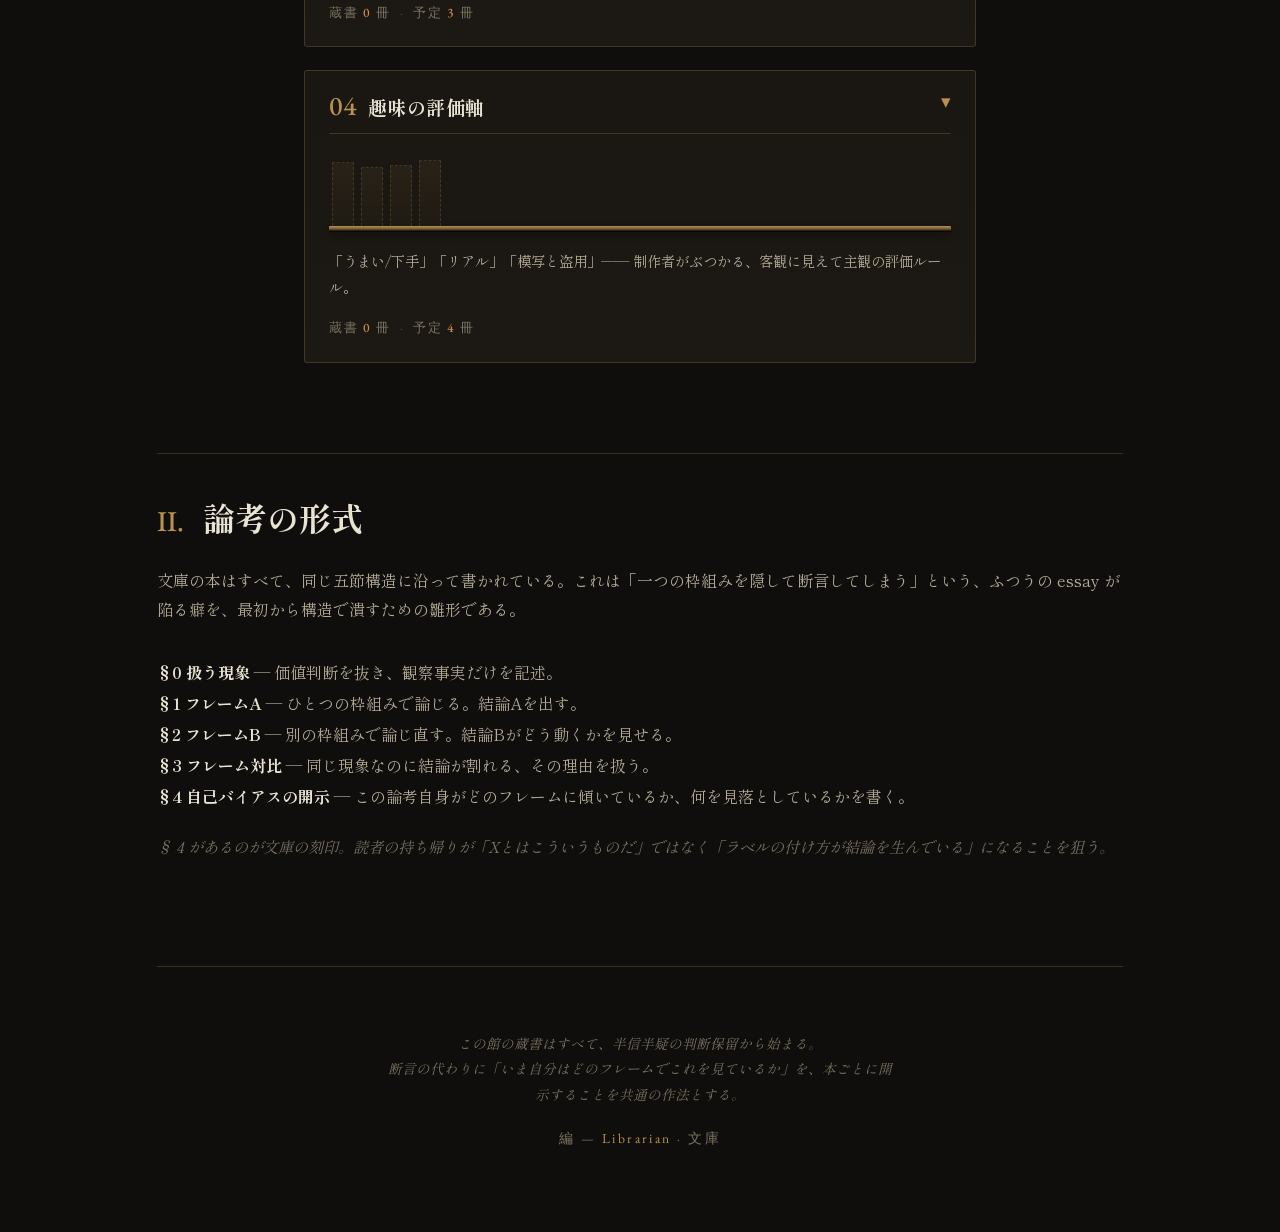
==== commit 50478036: "Make individual book spines selectable Each colored spine becomes an anchor linking directly to its " ====
--- a/index.html
+++ b/index.html
@@ -34,24 +34,24 @@
 
     <div class="shelves">
       <article class="shelf-card reveal" data-shelf="01" aria-expanded="false">
-        <button class="shelf-head" type="button" aria-controls="shelf-01-body">
+        <div class="shelf-head" role="button" tabindex="0" aria-controls="shelf-01-body">
           <div class="shelf-plate">
             <span class="shelf-no">01</span><span class="shelf-name">ラベルで人を括る</span>
             <span class="shelf-toggle" aria-hidden="true">&#9662;</span>
           </div>
-          <div class="shelf-stack" aria-hidden="true">
+          <div class="shelf-stack">
             <div class="spines">
-              <span class="spine vol" style="--spine-h:88%; --spine-c1:#5c2620; --spine-c2:#2e1310;"></span>
-              <span class="spine planned" style="--spine-h:76%;"></span>
-              <span class="spine planned" style="--spine-h:82%;"></span>
-              <span class="spine planned" style="--spine-h:78%;"></span>
-              <span class="spine planned" style="--spine-h:84%;"></span>
-            </div>
-            <div class="shelf-board"></div>
+              <a class="spine vol" href="essays/books/shijichu_psychology.html" title="「指示厨」の心理学" aria-label="本：「指示厨」の心理学" style="--spine-h:88%; --spine-c1:#5c2620; --spine-c2:#2e1310;"></a>
+              <span class="spine planned" title="〇〇警察 ― マナー警察と考察警察（予定）" aria-hidden="true" style="--spine-h:76%;"></span>
+              <span class="spine planned" title="ガチ勢／エンジョイ勢（予定）" aria-hidden="true" style="--spine-h:82%;"></span>
+              <span class="spine planned" title="古参／新規（予定）" aria-hidden="true" style="--spine-h:78%;"></span>
+              <span class="spine planned" title="信者／アンチ（予定）" aria-hidden="true" style="--spine-h:84%;"></span>
+            </div>
+            <div class="shelf-board" aria-hidden="true"></div>
           </div>
           <p class="shelf-axis">「個別の振る舞い」を「断罪付きカテゴリ」に圧縮する機構。〇〇厨・〇〇警察・ガチ勢/エンジョイ勢など。</p>
           <p class="shelf-count">蔵書 <b>1</b> 冊 <span class="dot">·</span> 予定 <b>4</b> 冊</p>
-        </button>
+        </div>
         <div class="shelf-body-wrap">
           <div class="shelf-body" id="shelf-01-body">
             <div class="shelf-body-inner">
@@ -118,23 +118,23 @@
       </article>
 
       <article class="shelf-card reveal" data-shelf="02" aria-expanded="false">
-        <button class="shelf-head" type="button" aria-controls="shelf-02-body">
+        <div class="shelf-head" role="button" tabindex="0" aria-controls="shelf-02-body">
           <div class="shelf-plate">
             <span class="shelf-no">02</span><span class="shelf-name">「正しさ」のすれ違い</span>
             <span class="shelf-toggle" aria-hidden="true">&#9662;</span>
           </div>
-          <div class="shelf-stack" aria-hidden="true">
+          <div class="shelf-stack">
             <div class="spines">
-              <span class="spine vol" style="--spine-h:84%; --spine-c1:#1f3a4d; --spine-c2:#0e1c28;"></span>
-              <span class="spine planned" style="--spine-h:80%;"></span>
-              <span class="spine planned" style="--spine-h:78%;"></span>
-              <span class="spine planned" style="--spine-h:86%;"></span>
-            </div>
-            <div class="shelf-board"></div>
+              <a class="spine vol" href="essays/books/shinpan_no_inai_shiai.html" title="審判のいない試合" aria-label="本：審判のいない試合" style="--spine-h:84%; --spine-c1:#1f3a4d; --spine-c2:#0e1c28;"></a>
+              <span class="spine planned" title="AI 絵師論争（予定）" aria-hidden="true" style="--spine-h:80%;"></span>
+              <span class="spine planned" title="攻略の「最適解」（予定）" aria-hidden="true" style="--spine-h:78%;"></span>
+              <span class="spine planned" title="ネタバレ是非（予定）" aria-hidden="true" style="--spine-h:86%;"></span>
+            </div>
+            <div class="shelf-board" aria-hidden="true"></div>
           </div>
           <p class="shelf-axis">複数の規範領域（効率／体験／倫理）が一個の「正しさ」に混同される機構。is&ndash;ought の発展形。</p>
           <p class="shelf-count">蔵書 <b>1</b> 冊 <span class="dot">·</span> 予定 <b>3</b> 冊</p>
-        </button>
+        </div>
         <div class="shelf-body-wrap">
           <div class="shelf-body" id="shelf-02-body">
             <div class="shelf-body-inner">
@@ -191,22 +191,22 @@
       </article>
 
       <article class="shelf-card reveal" data-shelf="03" aria-expanded="false">
-        <button class="shelf-head" type="button" aria-controls="shelf-03-body">
+        <div class="shelf-head" role="button" tabindex="0" aria-controls="shelf-03-body">
           <div class="shelf-plate">
             <span class="shelf-no">03</span><span class="shelf-name">わかりやすさの罠</span>
             <span class="shelf-toggle" aria-hidden="true">&#9662;</span>
           </div>
           <div class="shelf-stack" aria-hidden="true">
             <div class="spines">
-              <span class="spine planned" style="--spine-h:80%;"></span>
-              <span class="spine planned" style="--spine-h:76%;"></span>
-              <span class="spine planned" style="--spine-h:82%;"></span>
+              <span class="spine planned" title="バズる情報の構造（予定）" style="--spine-h:80%;"></span>
+              <span class="spine planned" title="二次情報の独立性の錯覚（予定）" style="--spine-h:76%;"></span>
+              <span class="spine planned" title="要約で失われるもの（予定）" style="--spine-h:82%;"></span>
             </div>
             <div class="shelf-board"></div>
           </div>
           <p class="shelf-axis">可読性と正確性のトレードオフ。要約・二次情報・バズる構造の中で取り落とされるもの。</p>
           <p class="shelf-count">蔵書 <b>0</b> 冊 <span class="dot">·</span> 予定 <b>3</b> 冊</p>
-        </button>
+        </div>
         <div class="shelf-body-wrap">
           <div class="shelf-body" id="shelf-03-body">
             <div class="shelf-body-inner">
@@ -253,23 +253,23 @@
       </article>
 
       <article class="shelf-card reveal" data-shelf="04" aria-expanded="false">
-        <button class="shelf-head" type="button" aria-controls="shelf-04-body">
+        <div class="shelf-head" role="button" tabindex="0" aria-controls="shelf-04-body">
           <div class="shelf-plate">
             <span class="shelf-no">04</span><span class="shelf-name">趣味の評価軸</span>
             <span class="shelf-toggle" aria-hidden="true">&#9662;</span>
           </div>
           <div class="shelf-stack" aria-hidden="true">
             <div class="spines">
-              <span class="spine planned" style="--spine-h:84%;"></span>
-              <span class="spine planned" style="--spine-h:78%;"></span>
-              <span class="spine planned" style="--spine-h:80%;"></span>
-              <span class="spine planned" style="--spine-h:86%;"></span>
+              <span class="spine planned" title="「うまい／下手」（予定）" style="--spine-h:84%;"></span>
+              <span class="spine planned" title="「リアル」とは何か（予定）" style="--spine-h:78%;"></span>
+              <span class="spine planned" title="模写と盗用（予定）" style="--spine-h:80%;"></span>
+              <span class="spine planned" title="NPR に「正解」はあるのか（予定）" style="--spine-h:86%;"></span>
             </div>
             <div class="shelf-board"></div>
           </div>
           <p class="shelf-axis">「うまい/下手」「リアル」「模写と盗用」── 制作者がぶつかる、客観に見えて主観の評価ルール。</p>
           <p class="shelf-count">蔵書 <b>0</b> 冊 <span class="dot">·</span> 予定 <b>4</b> 冊</p>
-        </button>
+        </div>
         <div class="shelf-body-wrap">
           <div class="shelf-body" id="shelf-04-body">
             <div class="shelf-body-inner">
@@ -378,24 +378,38 @@
 
   // 棚のアコーディオン: 1つずつ開く
   const cards = document.querySelectorAll('.shelf-card');
+  const openCard = (card) => {
+    cards.forEach(c => {
+      if (c !== card) c.setAttribute('aria-expanded', 'false');
+    });
+    card.setAttribute('aria-expanded', 'true');
+    setTimeout(() => {
+      const rect = card.getBoundingClientRect();
+      if (rect.top < 60 || rect.top > 200) {
+        window.scrollTo({ top: window.scrollY + rect.top - 80, behavior: 'smooth' });
+      }
+    }, 150);
+  };
   cards.forEach(card => {
     const head = card.querySelector('.shelf-head');
     if (!head) return;
-    head.addEventListener('click', () => {
+    head.addEventListener('click', (e) => {
+      // 既刊の本（リンク）をタップした場合は、navigation に任せる
+      if (e.target.closest('a.spine')) return;
+      // 予定の背表紙をタップした場合は、必ず開く（閉じない）
+      if (e.target.closest('.spine.planned')) {
+        openCard(card);
+        return;
+      }
+      // それ以外は通常のトグル
       const wasOpen = card.getAttribute('aria-expanded') === 'true';
       cards.forEach(c => c.setAttribute('aria-expanded', 'false'));
-      if (!wasOpen) {
-        card.setAttribute('aria-expanded', 'true');
-        // 開いた棚の銘板が画面内に収まるよう、少し遅らせてスクロール
-        setTimeout(() => {
-          const rect = card.getBoundingClientRect();
-          if (rect.top < 60 || rect.top > 200) {
-            window.scrollTo({
-              top: window.scrollY + rect.top - 80,
-              behavior: 'smooth'
-            });
-          }
-        }, 150);
+      if (!wasOpen) openCard(card);
+    });
+    head.addEventListener('keydown', (e) => {
+      if ((e.key === 'Enter' || e.key === ' ') && e.target === head) {
+        e.preventDefault();
+        head.click();
       }
     });
   });
--- a/assets/lobby.css
+++ b/assets/lobby.css
@@ -356,7 +356,18 @@
   height: var(--spine-h, 80%);
   border-radius: 1px 1px 0 0;
   position: relative;
-  transition: transform .3s ease;
+  transition: transform .3s ease, filter .25s ease, border-color .25s ease;
+  text-decoration: none;
+  color: inherit;
+  display: block;
+}
+a.spine.vol { cursor: pointer; }
+.spine.planned { cursor: pointer; }
+/* タップ範囲を視覚サイズより少し広く取る */
+.spine::after {
+  content: "";
+  position: absolute;
+  inset: -6px -4px 0 -4px;
 }
 .spine.vol {
   background:
@@ -366,17 +377,16 @@
     inset 0 1px 0 rgba(255,255,255,.06),
     0 1px 0 rgba(0,0,0,.6);
 }
-.spine.vol::before,
-.spine.vol::after {
+.spine.vol::before {
   content: "";
   position: absolute;
   left: 14%;
   right: 14%;
   height: 1px;
   background: linear-gradient(90deg, transparent, var(--gold-bright), transparent);
-}
-.spine.vol::before { top: 26%; opacity: .75; }
-.spine.vol::after  { top: 32%; opacity: .45; }
+  top: 26%;
+  opacity: .75;
+}
 .spine.planned {
   background: linear-gradient(180deg, rgba(184,145,80,.09), rgba(184,145,80,.03));
   border: 1px dashed rgba(184,145,80,.22);
@@ -390,6 +400,22 @@
 .shelf-card:hover .spine.planned,
 .shelf-card[aria-expanded="true"] .spine.planned {
   border-color: rgba(184,145,80,.35);
+}
+/* 個別の本にホバー/フォーカスしたとき、その本だけ強調 */
+a.spine.vol:hover,
+a.spine.vol:focus-visible {
+  transform: translateY(-10px);
+  filter: brightness(1.18) drop-shadow(0 4px 6px rgba(0,0,0,.5));
+  outline: none;
+}
+a.spine.vol:focus-visible {
+  box-shadow:
+    inset 0 1px 0 rgba(255,255,255,.06),
+    0 0 0 2px var(--gold-bright);
+}
+.spine.planned:hover {
+  border-color: var(--gold);
+  background: linear-gradient(180deg, rgba(184,145,80,.18), rgba(184,145,80,.06));
 }
 
 .shelf-board {
@@ -719,9 +745,9 @@
   .book { grid-template-columns: 3rem 1fr; gap: 1rem; padding: 1.2rem 1.2rem; }
   .book .spine { font-size: 1.4rem; padding-top: .3rem; }
 
-  /* スマホでは書架の余裕を活かして背表紙を少し太く */
-  .spines { gap: 9px; height: 84px; padding: 0 .5rem; }
-  .spine { flex: 0 0 28px; }
+  /* スマホでは書架の余裕を活かして背表紙を少し太く、間隔も広く */
+  .spines { gap: 12px; height: 88px; padding: 0 .5rem; }
+  .spine { flex: 0 0 32px; }
 
   .shelf-head { padding: 1.1rem 1.2rem 1.2rem; }
   .shelf-body-inner { padding: 0 1.2rem 1.4rem; }
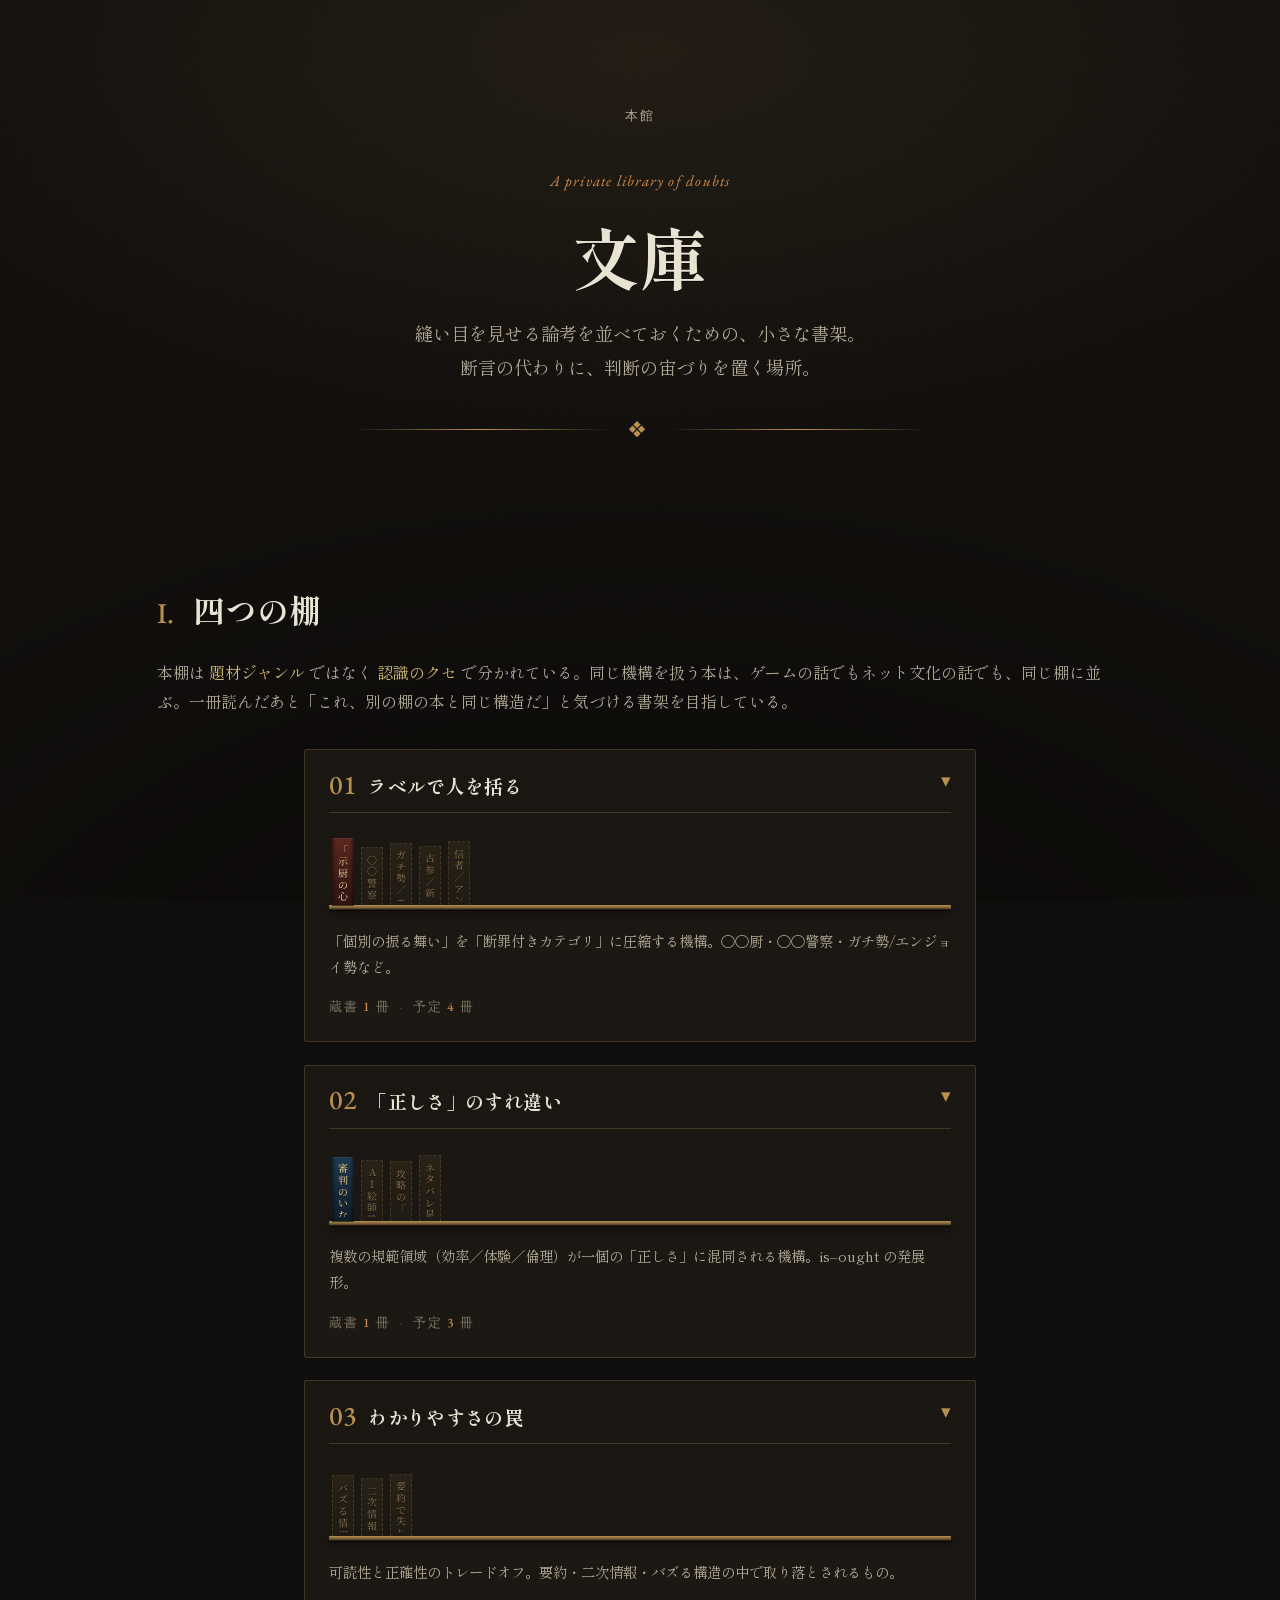
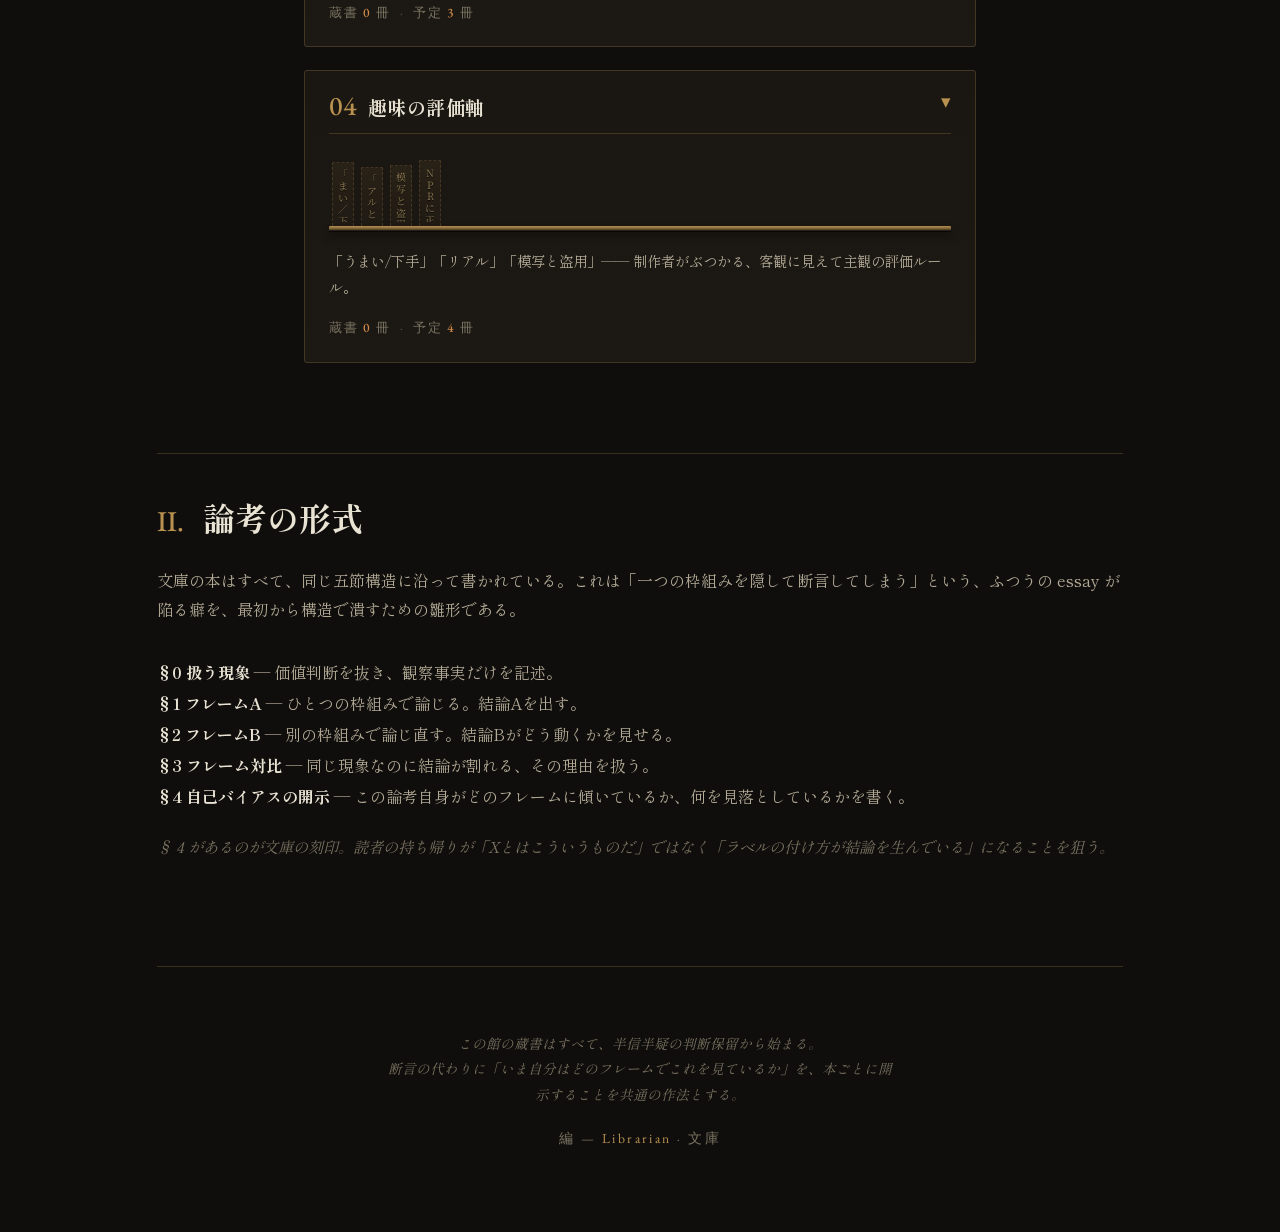
==== commit 0d6738ca: "Print vertical titles on each book spine Each spine now carries the book title rendered as a one-cha" ====
--- a/index.html
+++ b/index.html
@@ -41,11 +41,11 @@
           </div>
           <div class="shelf-stack">
             <div class="spines">
-              <a class="spine vol" href="essays/books/shijichu_psychology.html" title="「指示厨」の心理学" aria-label="本：「指示厨」の心理学" style="--spine-h:88%; --spine-c1:#5c2620; --spine-c2:#2e1310;"></a>
-              <span class="spine planned" title="〇〇警察 ― マナー警察と考察警察（予定）" aria-hidden="true" style="--spine-h:76%;"></span>
-              <span class="spine planned" title="ガチ勢／エンジョイ勢（予定）" aria-hidden="true" style="--spine-h:82%;"></span>
-              <span class="spine planned" title="古参／新規（予定）" aria-hidden="true" style="--spine-h:78%;"></span>
-              <span class="spine planned" title="信者／アンチ（予定）" aria-hidden="true" style="--spine-h:84%;"></span>
+              <a class="spine vol" href="essays/books/shijichu_psychology.html" title="「指示厨」の心理学" aria-label="本：「指示厨」の心理学" style="--spine-h:88%; --spine-c1:#5c2620; --spine-c2:#2e1310;"><span class="spine-title">「指示厨」の心理学</span></a>
+              <span class="spine planned" title="〇〇警察 ― マナー警察と考察警察（予定）" aria-hidden="true" style="--spine-h:76%;"><span class="spine-title">〇〇警察</span></span>
+              <span class="spine planned" title="ガチ勢／エンジョイ勢（予定）" aria-hidden="true" style="--spine-h:82%;"><span class="spine-title">ガチ勢／エンジョイ勢</span></span>
+              <span class="spine planned" title="古参／新規（予定）" aria-hidden="true" style="--spine-h:78%;"><span class="spine-title">古参／新規</span></span>
+              <span class="spine planned" title="信者／アンチ（予定）" aria-hidden="true" style="--spine-h:84%;"><span class="spine-title">信者／アンチ</span></span>
             </div>
             <div class="shelf-board" aria-hidden="true"></div>
           </div>
@@ -125,10 +125,10 @@
           </div>
           <div class="shelf-stack">
             <div class="spines">
-              <a class="spine vol" href="essays/books/shinpan_no_inai_shiai.html" title="審判のいない試合" aria-label="本：審判のいない試合" style="--spine-h:84%; --spine-c1:#1f3a4d; --spine-c2:#0e1c28;"></a>
-              <span class="spine planned" title="AI 絵師論争（予定）" aria-hidden="true" style="--spine-h:80%;"></span>
-              <span class="spine planned" title="攻略の「最適解」（予定）" aria-hidden="true" style="--spine-h:78%;"></span>
-              <span class="spine planned" title="ネタバレ是非（予定）" aria-hidden="true" style="--spine-h:86%;"></span>
+              <a class="spine vol" href="essays/books/shinpan_no_inai_shiai.html" title="審判のいない試合" aria-label="本：審判のいない試合" style="--spine-h:84%; --spine-c1:#1f3a4d; --spine-c2:#0e1c28;"><span class="spine-title">審判のいない試合</span></a>
+              <span class="spine planned" title="AI 絵師論争（予定）" aria-hidden="true" style="--spine-h:80%;"><span class="spine-title">AI絵師論争</span></span>
+              <span class="spine planned" title="攻略の「最適解」（予定）" aria-hidden="true" style="--spine-h:78%;"><span class="spine-title">攻略の「最適解」</span></span>
+              <span class="spine planned" title="ネタバレ是非（予定）" aria-hidden="true" style="--spine-h:86%;"><span class="spine-title">ネタバレ是非</span></span>
             </div>
             <div class="shelf-board" aria-hidden="true"></div>
           </div>
@@ -198,9 +198,9 @@
           </div>
           <div class="shelf-stack" aria-hidden="true">
             <div class="spines">
-              <span class="spine planned" title="バズる情報の構造（予定）" style="--spine-h:80%;"></span>
-              <span class="spine planned" title="二次情報の独立性の錯覚（予定）" style="--spine-h:76%;"></span>
-              <span class="spine planned" title="要約で失われるもの（予定）" style="--spine-h:82%;"></span>
+              <span class="spine planned" title="バズる情報の構造（予定）" style="--spine-h:80%;"><span class="spine-title">バズる情報の構造</span></span>
+              <span class="spine planned" title="二次情報の独立性の錯覚（予定）" style="--spine-h:76%;"><span class="spine-title">二次情報の錯覚</span></span>
+              <span class="spine planned" title="要約で失われるもの（予定）" style="--spine-h:82%;"><span class="spine-title">要約で失われるもの</span></span>
             </div>
             <div class="shelf-board"></div>
           </div>
@@ -260,10 +260,10 @@
           </div>
           <div class="shelf-stack" aria-hidden="true">
             <div class="spines">
-              <span class="spine planned" title="「うまい／下手」（予定）" style="--spine-h:84%;"></span>
-              <span class="spine planned" title="「リアル」とは何か（予定）" style="--spine-h:78%;"></span>
-              <span class="spine planned" title="模写と盗用（予定）" style="--spine-h:80%;"></span>
-              <span class="spine planned" title="NPR に「正解」はあるのか（予定）" style="--spine-h:86%;"></span>
+              <span class="spine planned" title="「うまい／下手」（予定）" style="--spine-h:84%;"><span class="spine-title">「うまい／下手」</span></span>
+              <span class="spine planned" title="「リアル」とは何か（予定）" style="--spine-h:78%;"><span class="spine-title">「リアル」とは何か</span></span>
+              <span class="spine planned" title="模写と盗用（予定）" style="--spine-h:80%;"><span class="spine-title">模写と盗用</span></span>
+              <span class="spine planned" title="NPR に「正解」はあるのか（予定）" style="--spine-h:86%;"><span class="spine-title">NPRに正解はあるのか</span></span>
             </div>
             <div class="shelf-board"></div>
           </div>
--- a/assets/lobby.css
+++ b/assets/lobby.css
@@ -360,6 +360,7 @@
   text-decoration: none;
   color: inherit;
   display: block;
+  overflow: hidden;
 }
 a.spine.vol { cursor: pointer; }
 .spine.planned { cursor: pointer; }
@@ -377,22 +378,34 @@
     inset 0 1px 0 rgba(255,255,255,.06),
     0 1px 0 rgba(0,0,0,.6);
 }
-.spine.vol::before {
-  content: "";
-  position: absolute;
-  left: 14%;
-  right: 14%;
-  height: 1px;
-  background: linear-gradient(90deg, transparent, var(--gold-bright), transparent);
-  top: 26%;
-  opacity: .75;
-}
 .spine.planned {
   background: linear-gradient(180deg, rgba(184,145,80,.09), rgba(184,145,80,.03));
   border: 1px dashed rgba(184,145,80,.22);
   border-bottom: none;
   border-radius: 1px 1px 0 0;
 }
+/* 縦書きの書名 ── 1文字幅の細い箱に流して上から1文字ずつ並ぶ */
+.spine-title {
+  position: absolute;
+  top: .4rem;
+  left: 50%;
+  transform: translateX(-50%);
+  width: 1em;
+  font-family: "Shippori Mincho", "Noto Serif JP", serif;
+  font-size: .62rem;
+  font-weight: 500;
+  line-height: 1.18;
+  letter-spacing: 0;
+  word-break: break-all;
+  text-align: center;
+  text-shadow: 0 1px 0 rgba(0,0,0,.65);
+  pointer-events: none;
+  z-index: 1;
+  max-height: calc(100% - .65rem);
+  overflow: hidden;
+}
+a.spine.vol .spine-title { color: rgba(232, 211, 156, 0.95); }
+.spine.planned .spine-title { color: rgba(212, 184, 120, 0.55); }
 .shelf-card:hover .spine.vol,
 .shelf-card[aria-expanded="true"] .spine.vol {
   transform: translateY(-4px);
@@ -748,6 +761,7 @@
   /* スマホでは書架の余裕を活かして背表紙を少し太く、間隔も広く */
   .spines { gap: 12px; height: 88px; padding: 0 .5rem; }
   .spine { flex: 0 0 32px; }
+  .spine-title { font-size: .74rem; top: .55rem; }
 
   .shelf-head { padding: 1.1rem 1.2rem 1.2rem; }
   .shelf-body-inner { padding: 0 1.2rem 1.4rem; }
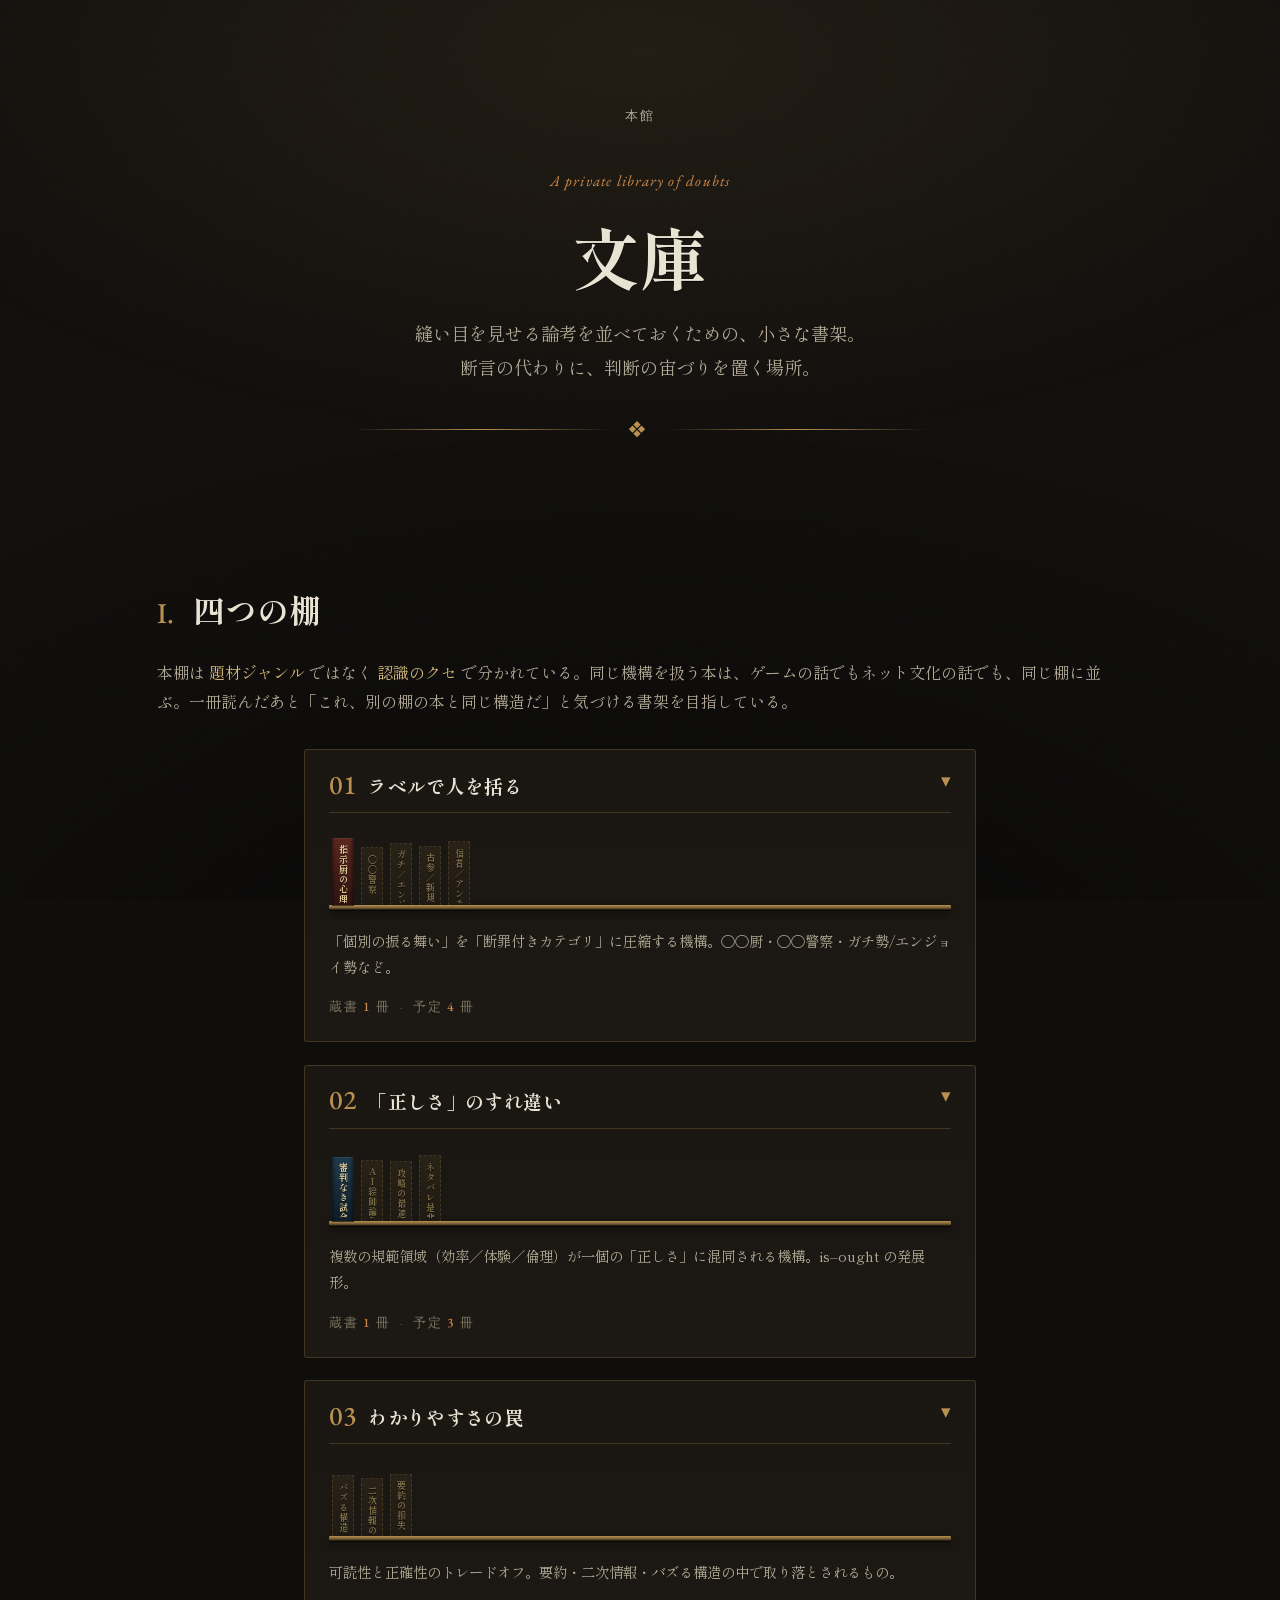
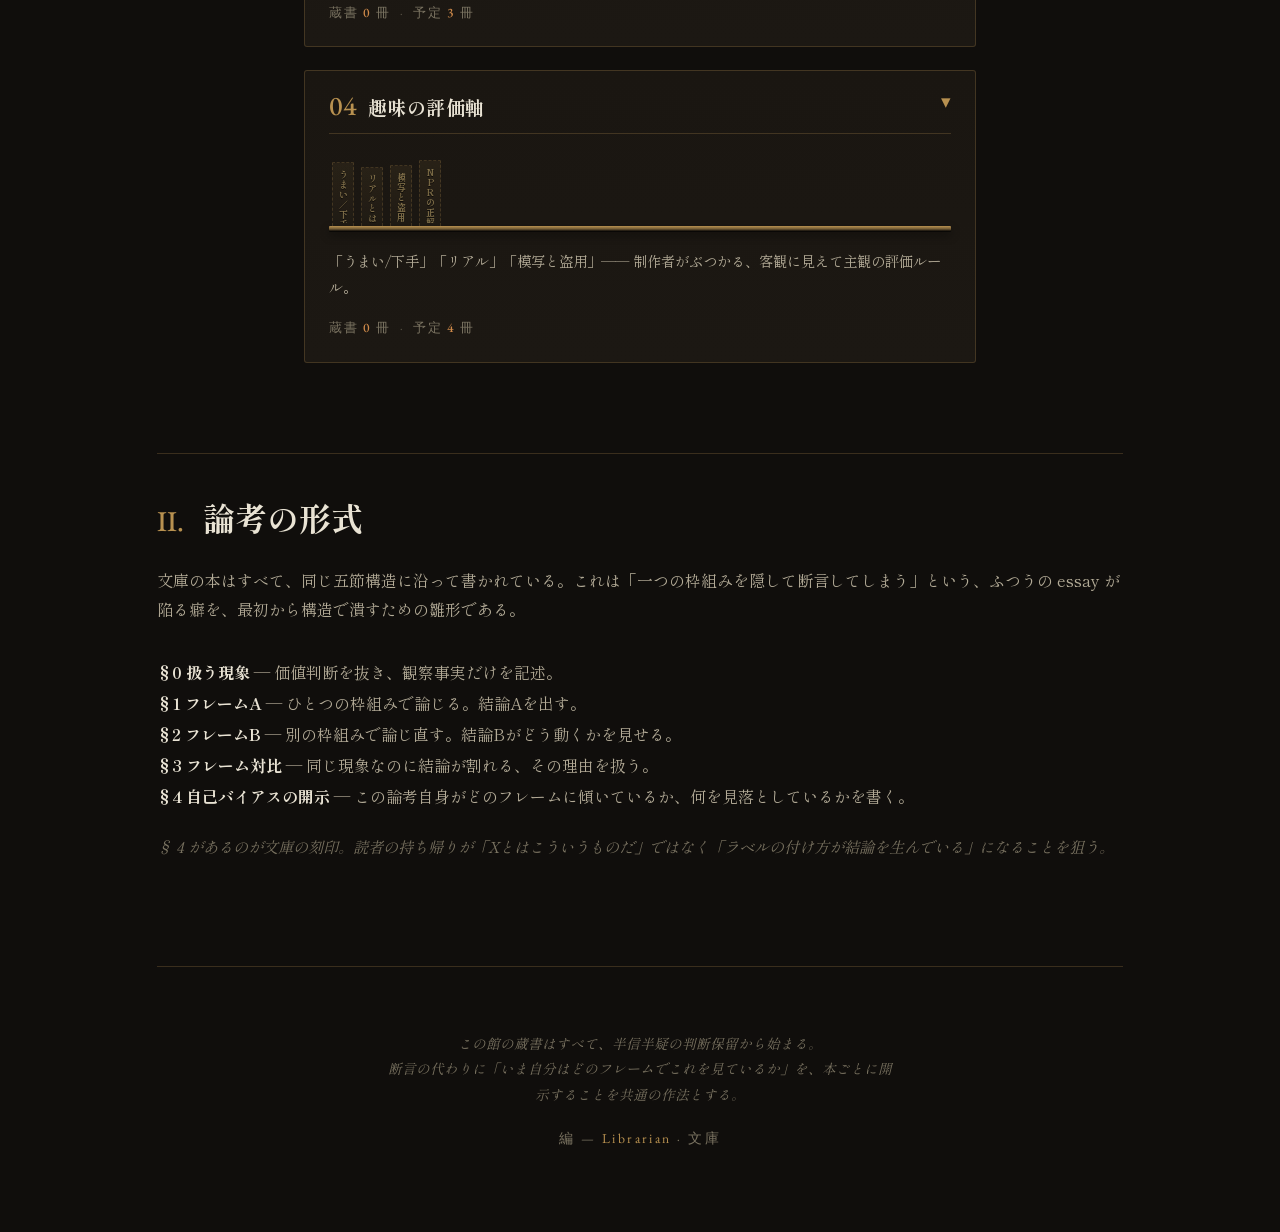
==== commit b3863943: "Shorten long spine titles, push the font up and bolder Edits to spine labels per the lobby option 2 " ====
--- a/index.html
+++ b/index.html
@@ -41,9 +41,9 @@
           </div>
           <div class="shelf-stack">
             <div class="spines">
-              <a class="spine vol" href="essays/books/shijichu_psychology.html" title="「指示厨」の心理学" aria-label="本：「指示厨」の心理学" style="--spine-h:88%; --spine-c1:#5c2620; --spine-c2:#2e1310;"><span class="spine-title">「指示厨」の心理学</span></a>
+              <a class="spine vol" href="essays/books/shijichu_psychology.html" title="「指示厨」の心理学" aria-label="本：「指示厨」の心理学" style="--spine-h:88%; --spine-c1:#5c2620; --spine-c2:#2e1310;"><span class="spine-title">指示厨の心理</span></a>
               <span class="spine planned" title="〇〇警察 ― マナー警察と考察警察（予定）" aria-hidden="true" style="--spine-h:76%;"><span class="spine-title">〇〇警察</span></span>
-              <span class="spine planned" title="ガチ勢／エンジョイ勢（予定）" aria-hidden="true" style="--spine-h:82%;"><span class="spine-title">ガチ勢／エンジョイ勢</span></span>
+              <span class="spine planned" title="ガチ勢／エンジョイ勢（予定）" aria-hidden="true" style="--spine-h:82%;"><span class="spine-title">ガチ／エンジョイ</span></span>
               <span class="spine planned" title="古参／新規（予定）" aria-hidden="true" style="--spine-h:78%;"><span class="spine-title">古参／新規</span></span>
               <span class="spine planned" title="信者／アンチ（予定）" aria-hidden="true" style="--spine-h:84%;"><span class="spine-title">信者／アンチ</span></span>
             </div>
@@ -125,9 +125,9 @@
           </div>
           <div class="shelf-stack">
             <div class="spines">
-              <a class="spine vol" href="essays/books/shinpan_no_inai_shiai.html" title="審判のいない試合" aria-label="本：審判のいない試合" style="--spine-h:84%; --spine-c1:#1f3a4d; --spine-c2:#0e1c28;"><span class="spine-title">審判のいない試合</span></a>
+              <a class="spine vol" href="essays/books/shinpan_no_inai_shiai.html" title="審判のいない試合" aria-label="本：審判のいない試合" style="--spine-h:84%; --spine-c1:#1f3a4d; --spine-c2:#0e1c28;"><span class="spine-title">審判なき試合</span></a>
               <span class="spine planned" title="AI 絵師論争（予定）" aria-hidden="true" style="--spine-h:80%;"><span class="spine-title">AI絵師論争</span></span>
-              <span class="spine planned" title="攻略の「最適解」（予定）" aria-hidden="true" style="--spine-h:78%;"><span class="spine-title">攻略の「最適解」</span></span>
+              <span class="spine planned" title="攻略の「最適解」（予定）" aria-hidden="true" style="--spine-h:78%;"><span class="spine-title">攻略の最適解</span></span>
               <span class="spine planned" title="ネタバレ是非（予定）" aria-hidden="true" style="--spine-h:86%;"><span class="spine-title">ネタバレ是非</span></span>
             </div>
             <div class="shelf-board" aria-hidden="true"></div>
@@ -198,9 +198,9 @@
           </div>
           <div class="shelf-stack" aria-hidden="true">
             <div class="spines">
-              <span class="spine planned" title="バズる情報の構造（予定）" style="--spine-h:80%;"><span class="spine-title">バズる情報の構造</span></span>
-              <span class="spine planned" title="二次情報の独立性の錯覚（予定）" style="--spine-h:76%;"><span class="spine-title">二次情報の錯覚</span></span>
-              <span class="spine planned" title="要約で失われるもの（予定）" style="--spine-h:82%;"><span class="spine-title">要約で失われるもの</span></span>
+              <span class="spine planned" title="バズる情報の構造（予定）" style="--spine-h:80%;"><span class="spine-title">バズる構造</span></span>
+              <span class="spine planned" title="二次情報の独立性の錯覚（予定）" style="--spine-h:76%;"><span class="spine-title">二次情報の罠</span></span>
+              <span class="spine planned" title="要約で失われるもの（予定）" style="--spine-h:82%;"><span class="spine-title">要約の損失</span></span>
             </div>
             <div class="shelf-board"></div>
           </div>
@@ -260,10 +260,10 @@
           </div>
           <div class="shelf-stack" aria-hidden="true">
             <div class="spines">
-              <span class="spine planned" title="「うまい／下手」（予定）" style="--spine-h:84%;"><span class="spine-title">「うまい／下手」</span></span>
-              <span class="spine planned" title="「リアル」とは何か（予定）" style="--spine-h:78%;"><span class="spine-title">「リアル」とは何か</span></span>
+              <span class="spine planned" title="「うまい／下手」（予定）" style="--spine-h:84%;"><span class="spine-title">うまい／下手</span></span>
+              <span class="spine planned" title="「リアル」とは何か（予定）" style="--spine-h:78%;"><span class="spine-title">リアルとは</span></span>
               <span class="spine planned" title="模写と盗用（予定）" style="--spine-h:80%;"><span class="spine-title">模写と盗用</span></span>
-              <span class="spine planned" title="NPR に「正解」はあるのか（予定）" style="--spine-h:86%;"><span class="spine-title">NPRに正解はあるのか</span></span>
+              <span class="spine planned" title="NPR に「正解」はあるのか（予定）" style="--spine-h:86%;"><span class="spine-title">NPRの正解</span></span>
             </div>
             <div class="shelf-board"></div>
           </div>
--- a/assets/lobby.css
+++ b/assets/lobby.css
@@ -387,21 +387,21 @@
 /* 縦書きの書名 ── 1文字幅の細い箱に流して上から1文字ずつ並ぶ */
 .spine-title {
   position: absolute;
-  top: .4rem;
+  top: .35rem;
   left: 50%;
   transform: translateX(-50%);
   width: 1em;
   font-family: "Shippori Mincho", "Noto Serif JP", serif;
-  font-size: .62rem;
-  font-weight: 500;
-  line-height: 1.18;
+  font-size: .58rem;
+  font-weight: 700;
+  line-height: 1.08;
   letter-spacing: 0;
   word-break: break-all;
   text-align: center;
   text-shadow: 0 1px 0 rgba(0,0,0,.65);
   pointer-events: none;
   z-index: 1;
-  max-height: calc(100% - .65rem);
+  max-height: calc(100% - .5rem);
   overflow: hidden;
 }
 a.spine.vol .spine-title { color: rgba(232, 211, 156, 0.95); }
@@ -759,9 +759,9 @@
   .book .spine { font-size: 1.4rem; padding-top: .3rem; }
 
   /* スマホでは書架の余裕を活かして背表紙を少し太く、間隔も広く */
-  .spines { gap: 12px; height: 88px; padding: 0 .5rem; }
+  .spines { gap: 12px; height: 94px; padding: 0 .5rem; }
   .spine { flex: 0 0 32px; }
-  .spine-title { font-size: .74rem; top: .55rem; }
+  .spine-title { font-size: .72rem; top: .45rem; line-height: 1.1; }
 
   .shelf-head { padding: 1.1rem 1.2rem 1.2rem; }
   .shelf-body-inner { padding: 0 1.2rem 1.4rem; }
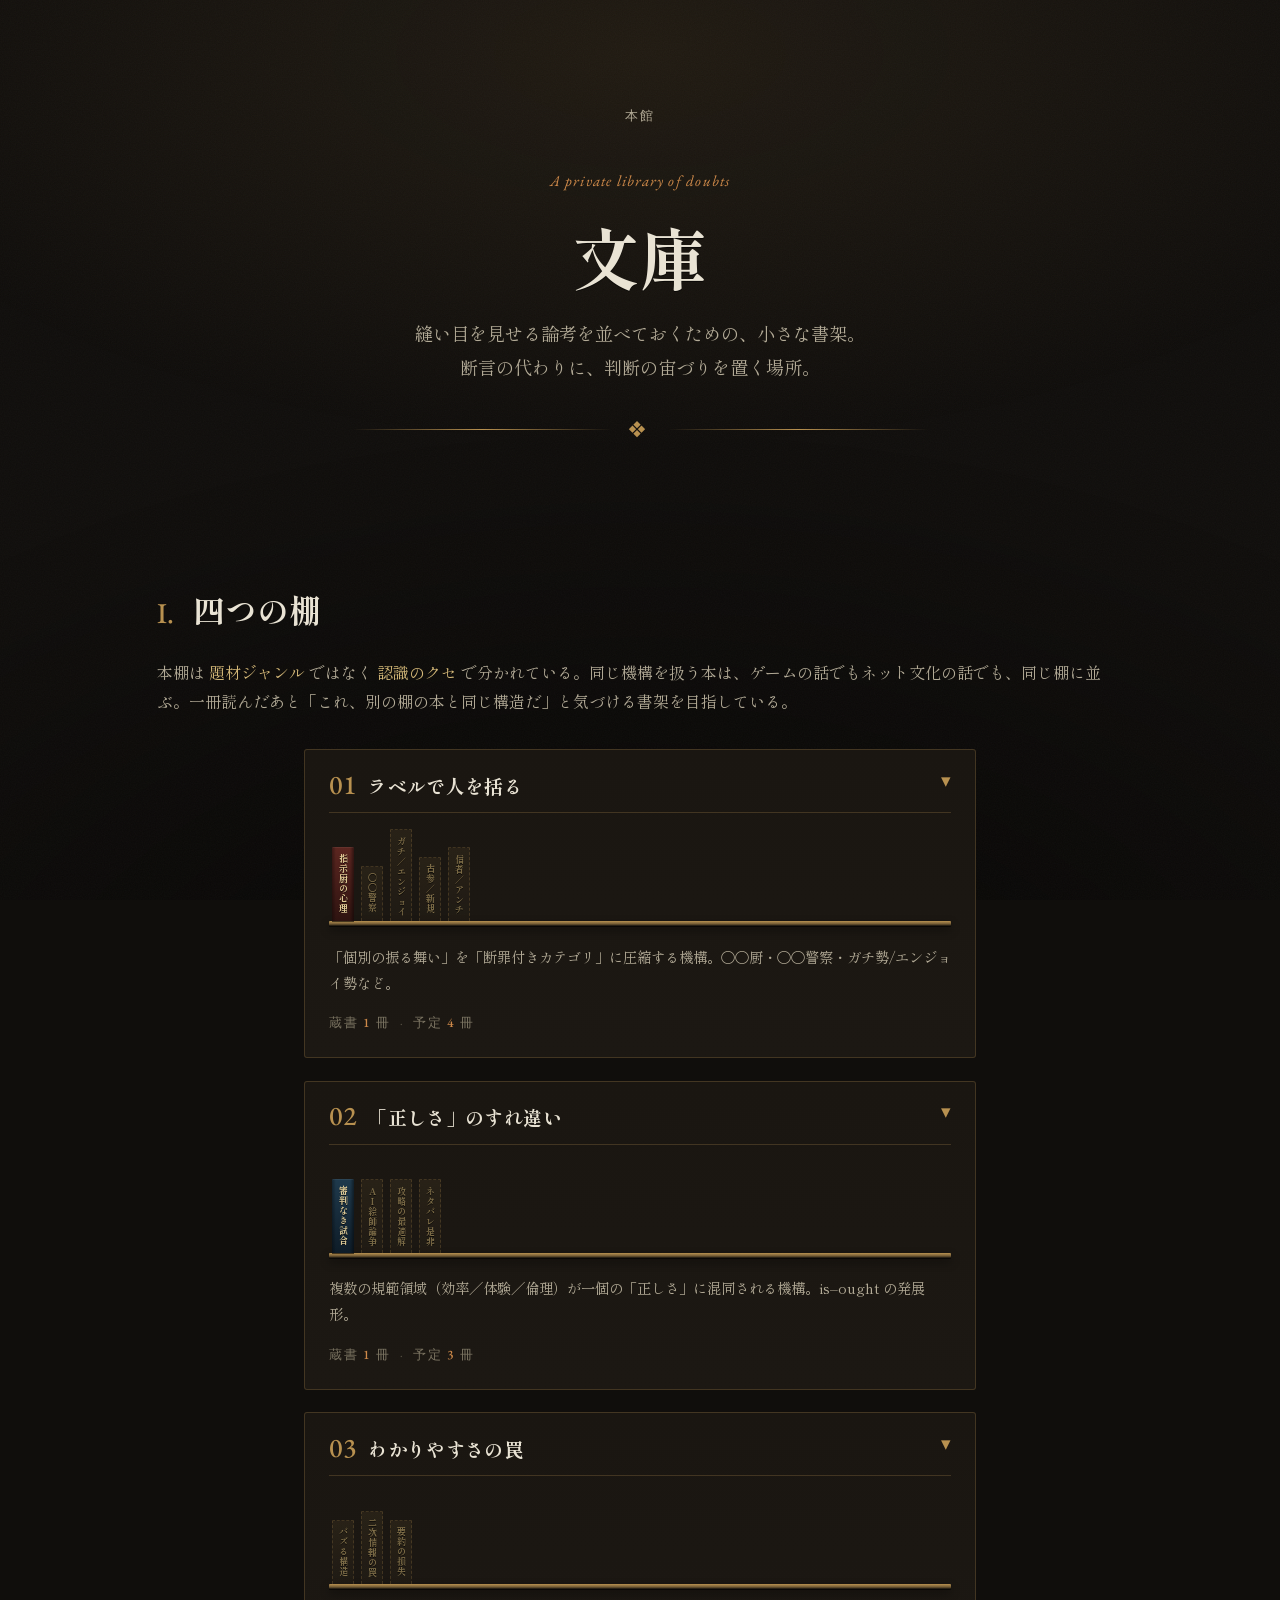
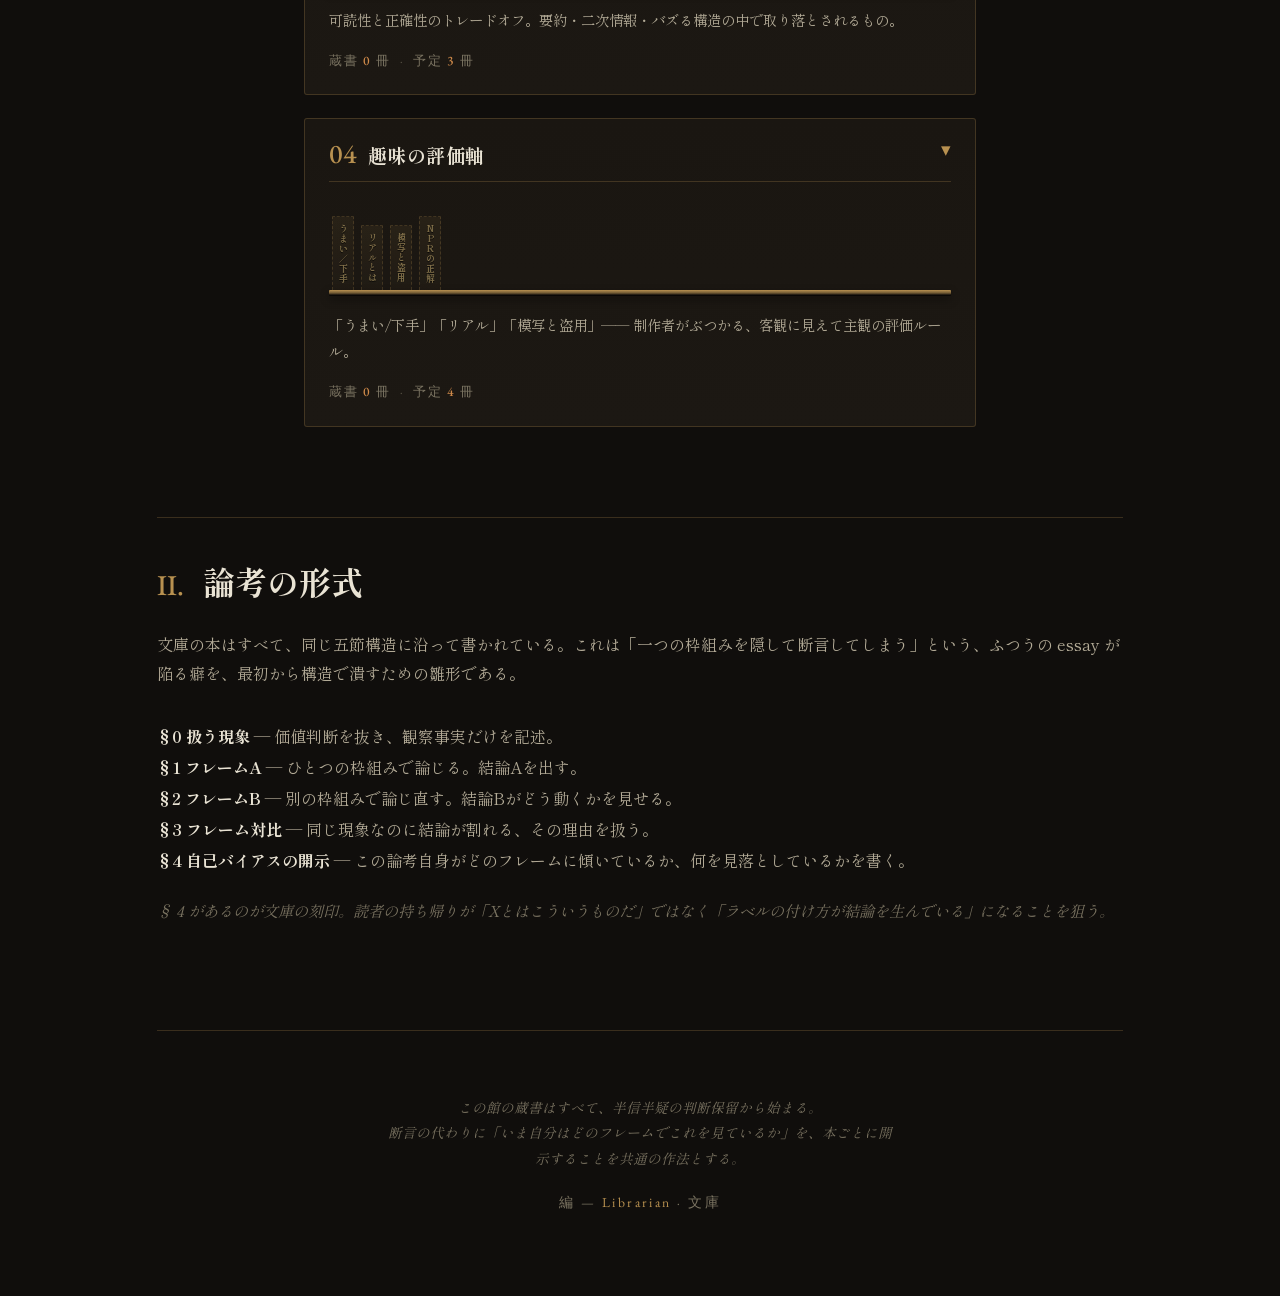
==== commit 0e9dd679: "Scale spine heights to title length Each book's --spine-h now follows its title character count: 4 c" ====
--- a/index.html
+++ b/index.html
@@ -41,11 +41,11 @@
           </div>
           <div class="shelf-stack">
             <div class="spines">
-              <a class="spine vol" href="essays/books/shijichu_psychology.html" title="「指示厨」の心理学" aria-label="本：「指示厨」の心理学" style="--spine-h:88%; --spine-c1:#5c2620; --spine-c2:#2e1310;"><span class="spine-title">指示厨の心理</span></a>
-              <span class="spine planned" title="〇〇警察 ― マナー警察と考察警察（予定）" aria-hidden="true" style="--spine-h:76%;"><span class="spine-title">〇〇警察</span></span>
-              <span class="spine planned" title="ガチ勢／エンジョイ勢（予定）" aria-hidden="true" style="--spine-h:82%;"><span class="spine-title">ガチ／エンジョイ</span></span>
-              <span class="spine planned" title="古参／新規（予定）" aria-hidden="true" style="--spine-h:78%;"><span class="spine-title">古参／新規</span></span>
-              <span class="spine planned" title="信者／アンチ（予定）" aria-hidden="true" style="--spine-h:84%;"><span class="spine-title">信者／アンチ</span></span>
+              <a class="spine vol" href="essays/books/shijichu_psychology.html" title="「指示厨」の心理学" aria-label="本：「指示厨」の心理学" style="--spine-h:80%; --spine-c1:#5c2620; --spine-c2:#2e1310;"><span class="spine-title">指示厨の心理</span></a>
+              <span class="spine planned" title="〇〇警察 ― マナー警察と考察警察（予定）" aria-hidden="true" style="--spine-h:60%;"><span class="spine-title">〇〇警察</span></span>
+              <span class="spine planned" title="ガチ勢／エンジョイ勢（予定）" aria-hidden="true" style="--spine-h:100%;"><span class="spine-title">ガチ／エンジョイ</span></span>
+              <span class="spine planned" title="古参／新規（予定）" aria-hidden="true" style="--spine-h:70%;"><span class="spine-title">古参／新規</span></span>
+              <span class="spine planned" title="信者／アンチ（予定）" aria-hidden="true" style="--spine-h:80%;"><span class="spine-title">信者／アンチ</span></span>
             </div>
             <div class="shelf-board" aria-hidden="true"></div>
           </div>
@@ -125,10 +125,10 @@
           </div>
           <div class="shelf-stack">
             <div class="spines">
-              <a class="spine vol" href="essays/books/shinpan_no_inai_shiai.html" title="審判のいない試合" aria-label="本：審判のいない試合" style="--spine-h:84%; --spine-c1:#1f3a4d; --spine-c2:#0e1c28;"><span class="spine-title">審判なき試合</span></a>
+              <a class="spine vol" href="essays/books/shinpan_no_inai_shiai.html" title="審判のいない試合" aria-label="本：審判のいない試合" style="--spine-h:80%; --spine-c1:#1f3a4d; --spine-c2:#0e1c28;"><span class="spine-title">審判なき試合</span></a>
               <span class="spine planned" title="AI 絵師論争（予定）" aria-hidden="true" style="--spine-h:80%;"><span class="spine-title">AI絵師論争</span></span>
-              <span class="spine planned" title="攻略の「最適解」（予定）" aria-hidden="true" style="--spine-h:78%;"><span class="spine-title">攻略の最適解</span></span>
-              <span class="spine planned" title="ネタバレ是非（予定）" aria-hidden="true" style="--spine-h:86%;"><span class="spine-title">ネタバレ是非</span></span>
+              <span class="spine planned" title="攻略の「最適解」（予定）" aria-hidden="true" style="--spine-h:80%;"><span class="spine-title">攻略の最適解</span></span>
+              <span class="spine planned" title="ネタバレ是非（予定）" aria-hidden="true" style="--spine-h:80%;"><span class="spine-title">ネタバレ是非</span></span>
             </div>
             <div class="shelf-board" aria-hidden="true"></div>
           </div>
@@ -198,9 +198,9 @@
           </div>
           <div class="shelf-stack" aria-hidden="true">
             <div class="spines">
-              <span class="spine planned" title="バズる情報の構造（予定）" style="--spine-h:80%;"><span class="spine-title">バズる構造</span></span>
-              <span class="spine planned" title="二次情報の独立性の錯覚（予定）" style="--spine-h:76%;"><span class="spine-title">二次情報の罠</span></span>
-              <span class="spine planned" title="要約で失われるもの（予定）" style="--spine-h:82%;"><span class="spine-title">要約の損失</span></span>
+              <span class="spine planned" title="バズる情報の構造（予定）" style="--spine-h:70%;"><span class="spine-title">バズる構造</span></span>
+              <span class="spine planned" title="二次情報の独立性の錯覚（予定）" style="--spine-h:80%;"><span class="spine-title">二次情報の罠</span></span>
+              <span class="spine planned" title="要約で失われるもの（予定）" style="--spine-h:70%;"><span class="spine-title">要約の損失</span></span>
             </div>
             <div class="shelf-board"></div>
           </div>
@@ -260,10 +260,10 @@
           </div>
           <div class="shelf-stack" aria-hidden="true">
             <div class="spines">
-              <span class="spine planned" title="「うまい／下手」（予定）" style="--spine-h:84%;"><span class="spine-title">うまい／下手</span></span>
-              <span class="spine planned" title="「リアル」とは何か（予定）" style="--spine-h:78%;"><span class="spine-title">リアルとは</span></span>
-              <span class="spine planned" title="模写と盗用（予定）" style="--spine-h:80%;"><span class="spine-title">模写と盗用</span></span>
-              <span class="spine planned" title="NPR に「正解」はあるのか（予定）" style="--spine-h:86%;"><span class="spine-title">NPRの正解</span></span>
+              <span class="spine planned" title="「うまい／下手」（予定）" style="--spine-h:80%;"><span class="spine-title">うまい／下手</span></span>
+              <span class="spine planned" title="「リアル」とは何か（予定）" style="--spine-h:70%;"><span class="spine-title">リアルとは</span></span>
+              <span class="spine planned" title="模写と盗用（予定）" style="--spine-h:70%;"><span class="spine-title">模写と盗用</span></span>
+              <span class="spine planned" title="NPR に「正解」はあるのか（予定）" style="--spine-h:80%;"><span class="spine-title">NPRの正解</span></span>
             </div>
             <div class="shelf-board"></div>
           </div>
--- a/assets/lobby.css
+++ b/assets/lobby.css
@@ -348,7 +348,7 @@
   align-items: flex-end;
   justify-content: flex-start;
   gap: 7px;
-  height: 76px;
+  height: 92px;
   padding: 0 .2rem;
 }
 .spine {
@@ -759,7 +759,7 @@
   .book .spine { font-size: 1.4rem; padding-top: .3rem; }
 
   /* スマホでは書架の余裕を活かして背表紙を少し太く、間隔も広く */
-  .spines { gap: 12px; height: 94px; padding: 0 .5rem; }
+  .spines { gap: 12px; height: 112px; padding: 0 .5rem; }
   .spine { flex: 0 0 32px; }
   .spine-title { font-size: .72rem; top: .45rem; line-height: 1.1; }
 
